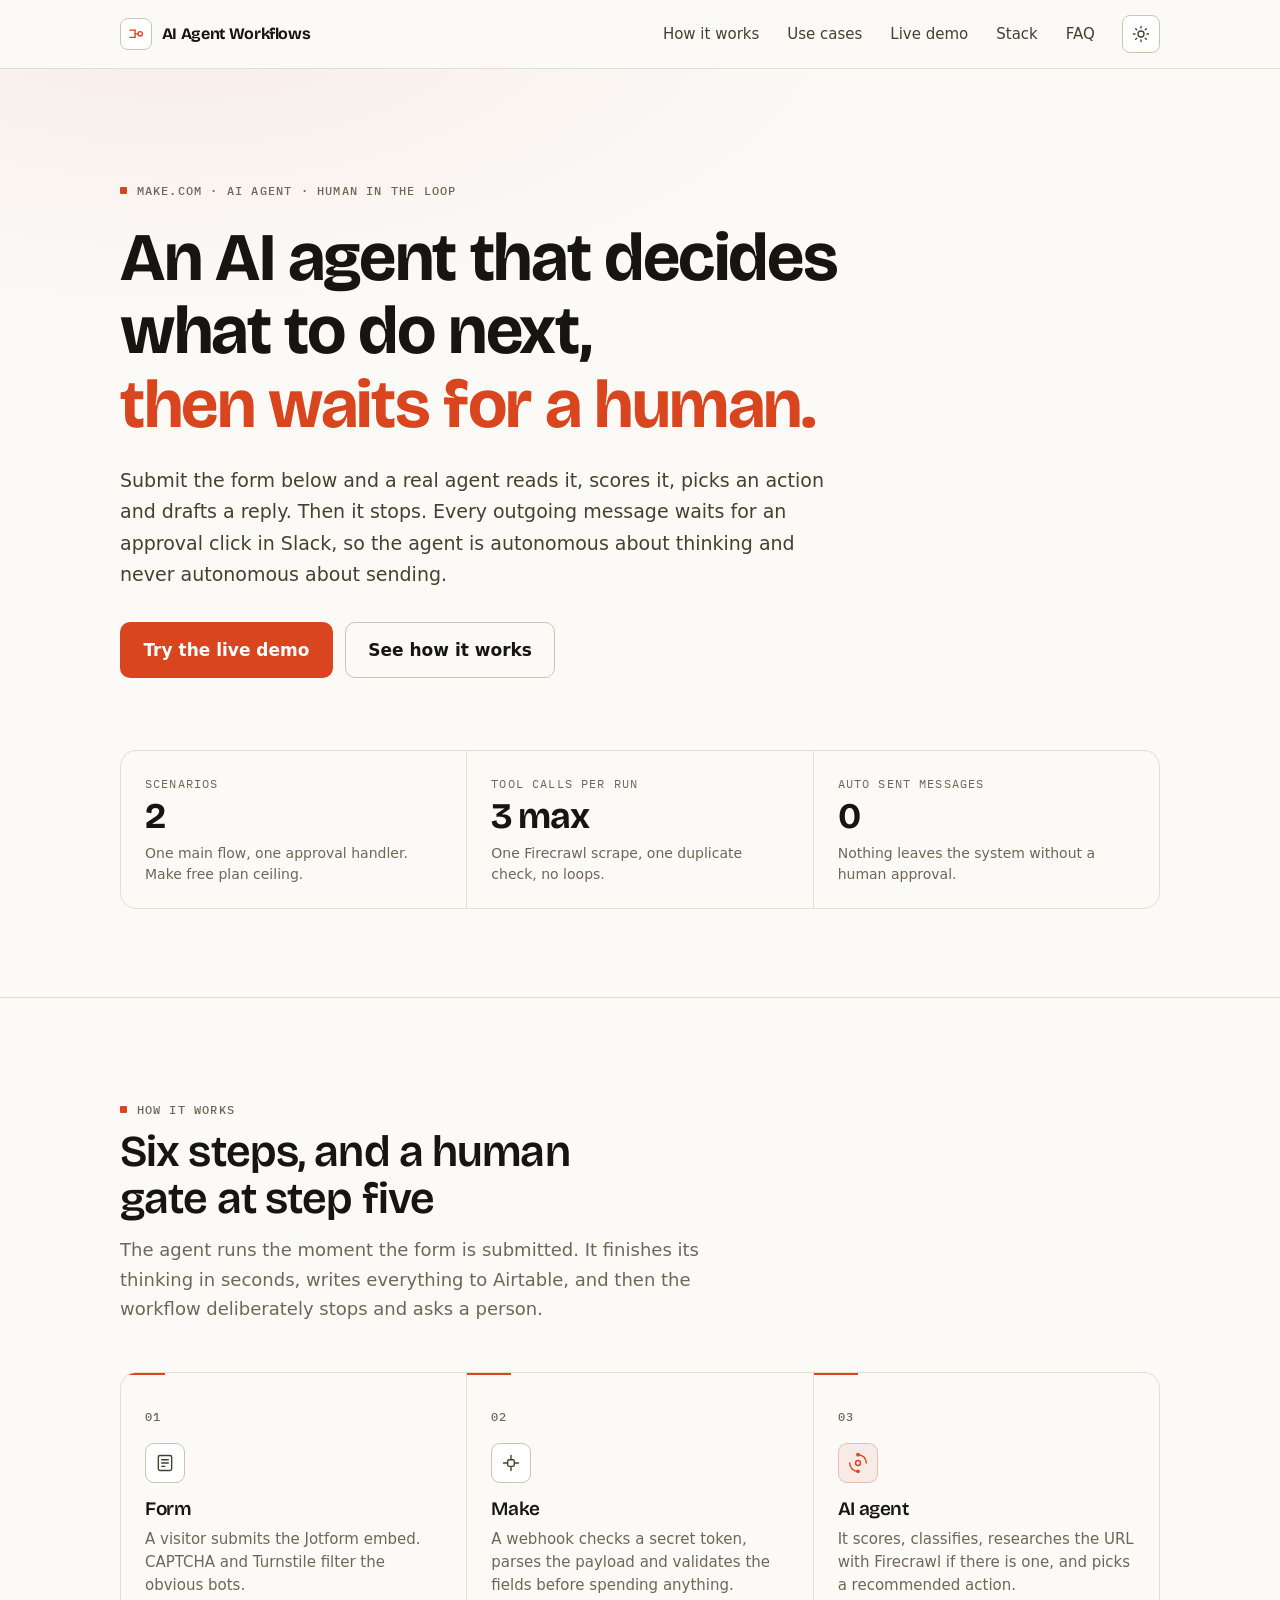
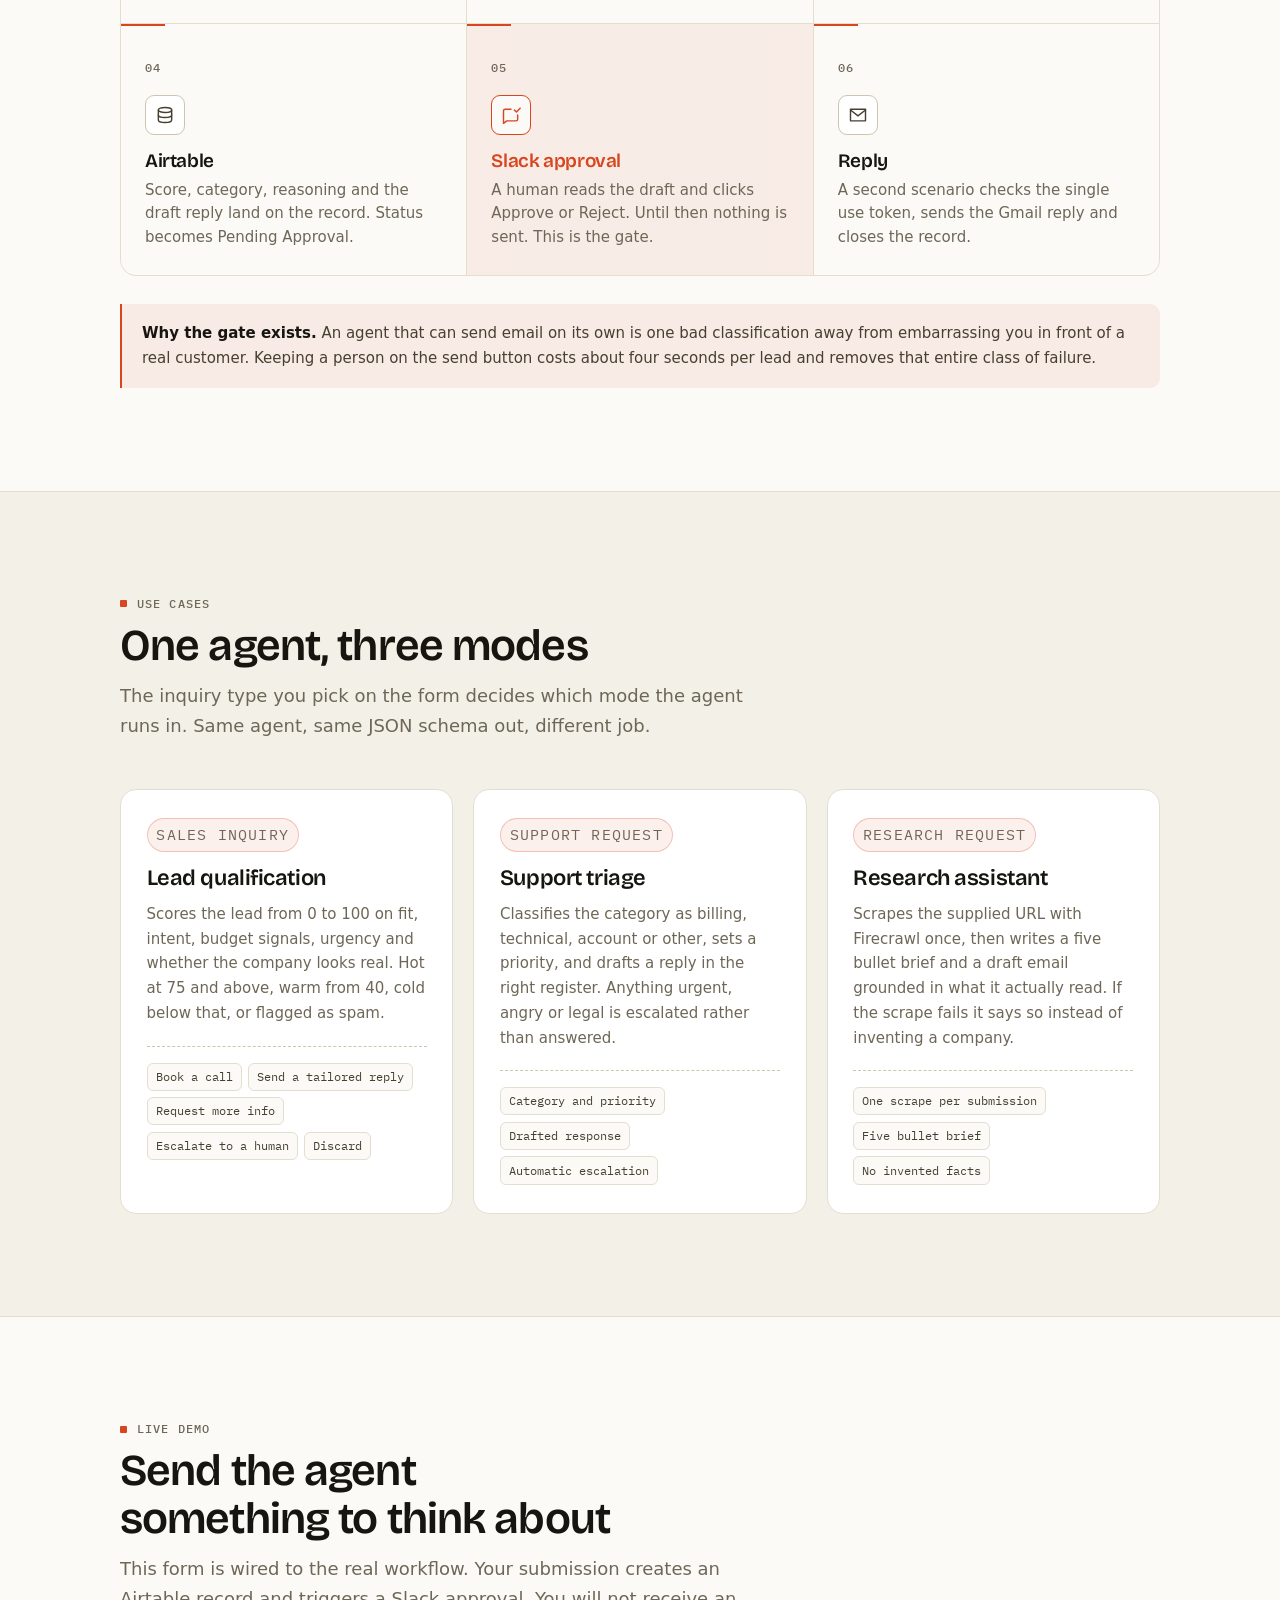
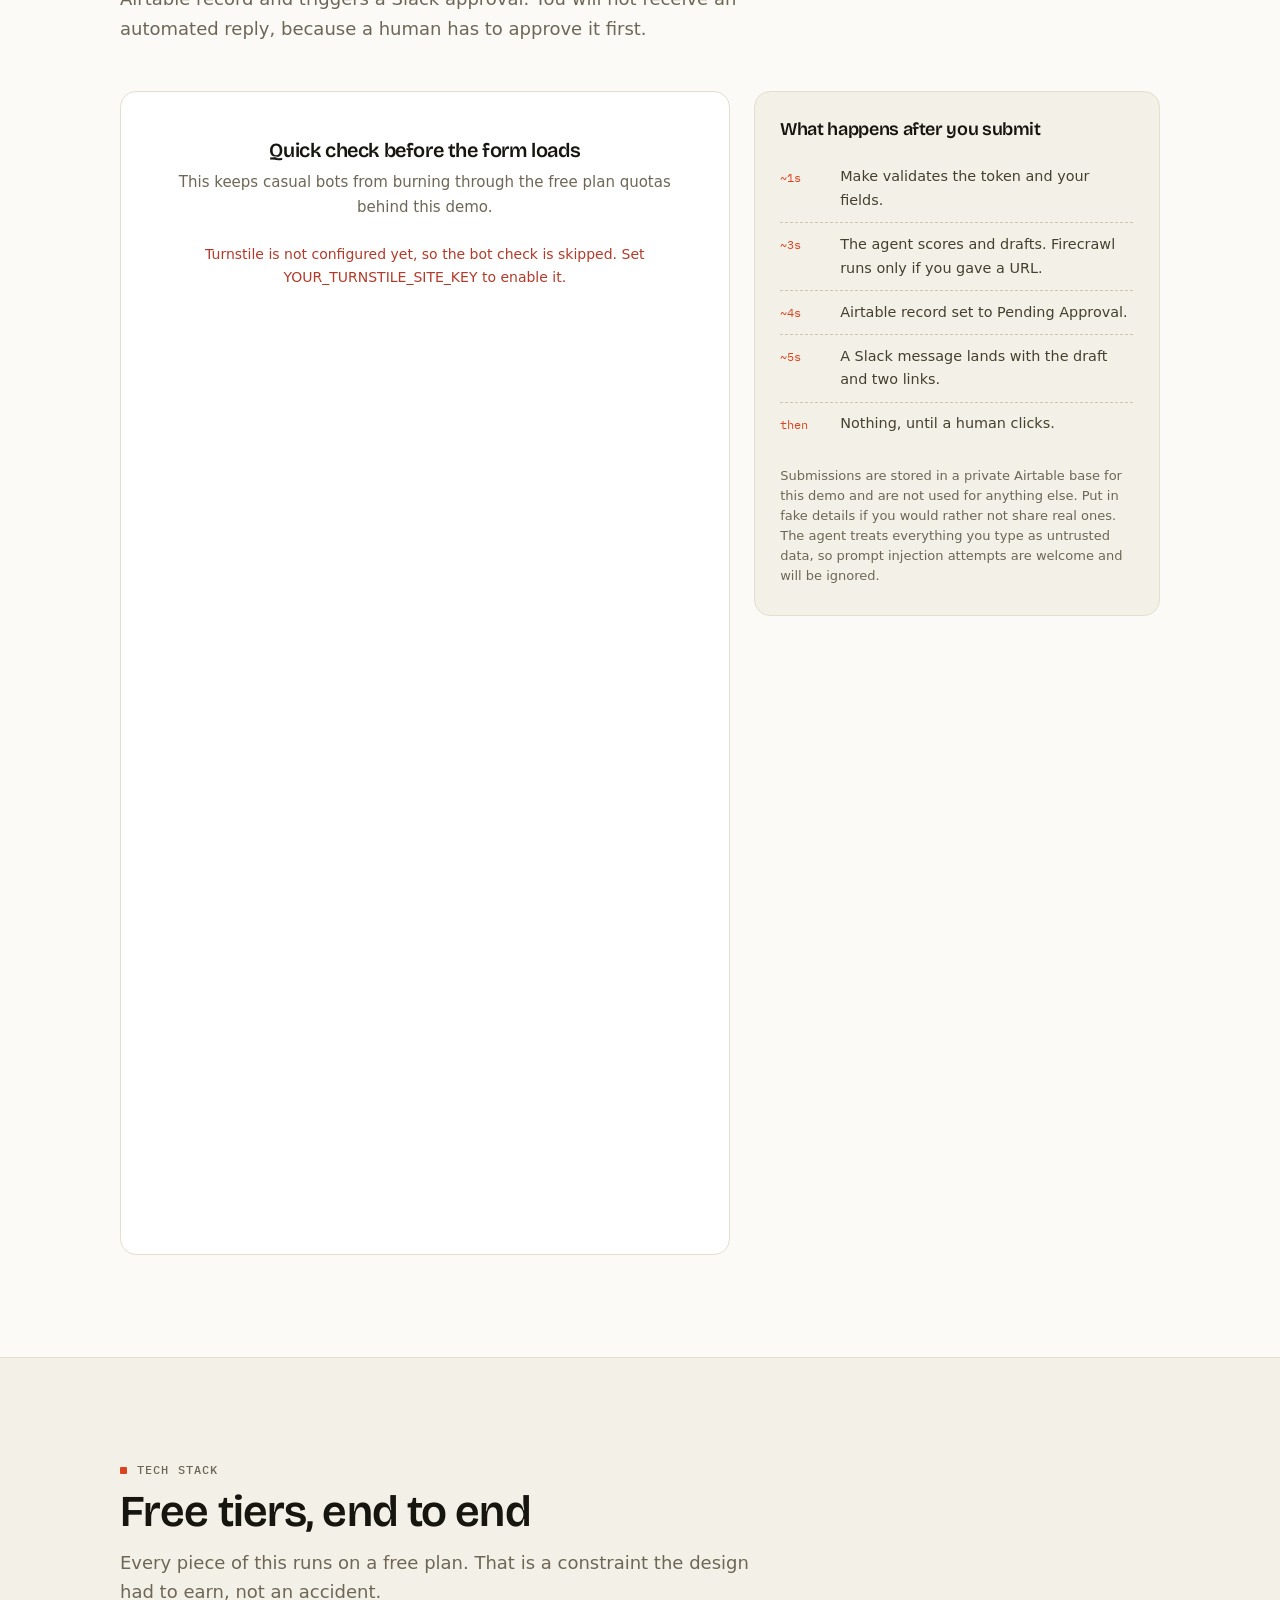
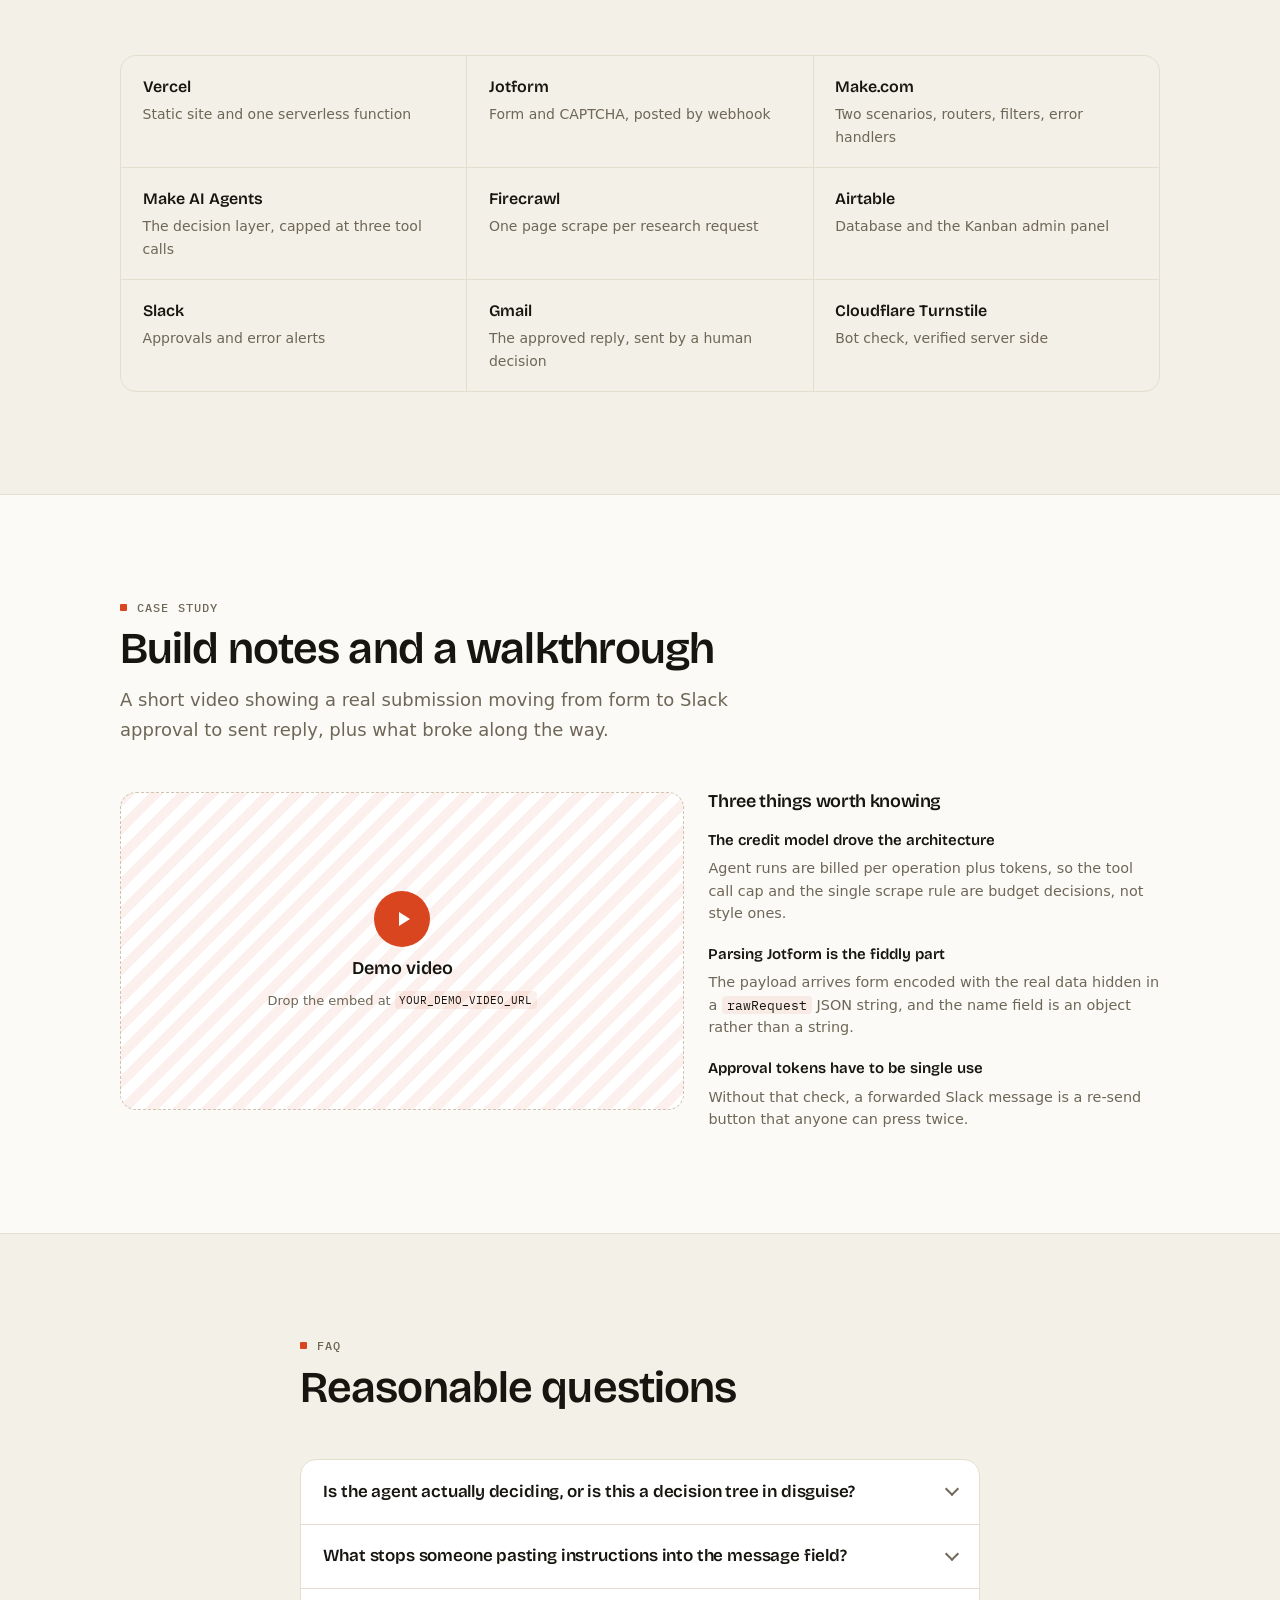
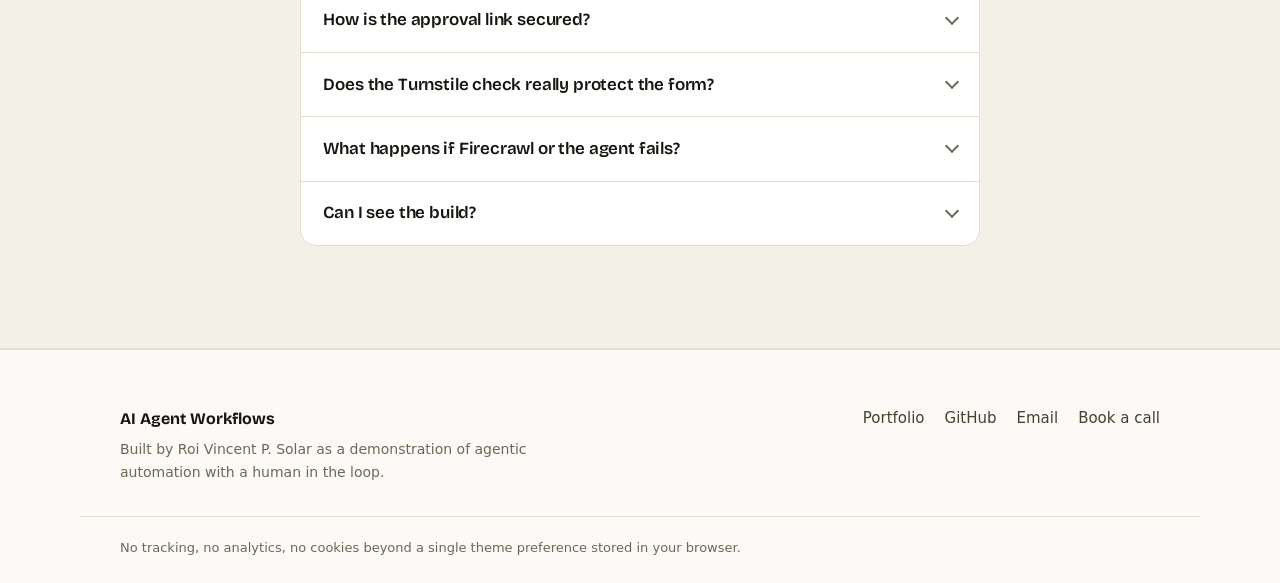
==== index.html @ 88d7373b "Second commit" ====
<!DOCTYPE html>
<html lang="en" data-theme="light">
<head>
<meta charset="utf-8">
<meta name="viewport" content="width=device-width, initial-scale=1">
<title>AI Agent Workflows — an AI agent that decides, then waits for a human</title>
<meta name="description" content="A working demo of an AI agent built in Make.com. It qualifies leads, triages support and researches companies, then routes every decision through a human approval in Slack before anything is sent.">
<meta name="author" content="Roi Vincent P. Solar">
<meta name="theme-color" content="#FBFAF7" media="(prefers-color-scheme: light)">
<meta name="theme-color" content="#0E0D0B" media="(prefers-color-scheme: dark)">

<link rel="canonical" href="https://YOUR_VERCEL_DOMAIN/">

<!-- Open Graph -->
<meta property="og:type" content="website">
<meta property="og:site_name" content="AI Agent Workflows">
<meta property="og:title" content="AI Agent Workflows — an AI agent that decides, then waits for a human">
<meta property="og:description" content="Submit a form and watch an AI agent score, classify and draft a reply. Nothing reaches the visitor until a human approves it in Slack.">
<meta property="og:url" content="https://YOUR_VERCEL_DOMAIN/">
<meta property="og:image" content="https://YOUR_VERCEL_DOMAIN/assets/og-image.png">
<meta property="og:image:width" content="1200">
<meta property="og:image:height" content="630">
<meta property="og:image:alt" content="AI Agent Workflows: form to Make to AI agent to Airtable to Slack approval to reply.">

<!-- Twitter -->
<meta name="twitter:card" content="summary_large_image">
<meta name="twitter:title" content="AI Agent Workflows — an AI agent that decides, then waits for a human">
<meta name="twitter:description" content="Submit a form and watch an AI agent score, classify and draft a reply. Nothing reaches the visitor until a human approves it in Slack.">
<meta name="twitter:image" content="https://YOUR_VERCEL_DOMAIN/assets/og-image.png">

<link rel="icon" href="/assets/favicon.svg" type="image/svg+xml">

<link rel="preconnect" href="https://fonts.googleapis.com">
<link rel="preconnect" href="https://fonts.gstatic.com" crossorigin>
<link rel="stylesheet" href="https://fonts.googleapis.com/css2?family=Bricolage+Grotesque:opsz,wght@12..96,500;12..96,600;12..96,700&family=IBM+Plex+Mono:wght@400;500&display=swap">
<link rel="stylesheet" href="/styles.css">

<script type="application/ld+json">
{
  "@context": "https://schema.org",
  "@type": "SoftwareApplication",
  "name": "AI Agent Workflows",
  "applicationCategory": "BusinessApplication",
  "operatingSystem": "Web",
  "description": "A demonstration of an AI agent built with Make.com that qualifies leads, triages support requests and researches companies, with a human approval step in Slack before any reply is sent.",
  "author": { "@type": "Person", "name": "Roi Vincent P. Solar" },
  "offers": { "@type": "Offer", "price": "0", "priceCurrency": "USD" }
}
</script>

<!-- Sets the theme before first paint so the page never flashes the wrong colours. -->
<script>
(function () {
  try {
    var saved = localStorage.getItem('aaw-theme');
    var theme = saved || (window.matchMedia('(prefers-color-scheme: dark)').matches ? 'dark' : 'light');
    document.documentElement.setAttribute('data-theme', theme);
  } catch (e) { /* private mode, keep the default */ }
})();
</script>
</head>

<body>
<a class="skip-link" href="#main">Skip to content</a>

<header class="site-header">
  <div class="shell site-header__inner">
    <a class="brand" href="/">
      <span class="brand__mark" aria-hidden="true">
        <svg viewBox="0 0 24 24" fill="none" stroke="currentColor" stroke-width="1.8" stroke-linecap="round" stroke-linejoin="round">
          <path d="M4 7h7"></path><path d="M4 17h7"></path><path d="M11 7v10"></path>
          <circle cx="18" cy="12" r="3"></circle><path d="M11 12h4"></path>
        </svg>
      </span>
      <span class="brand__text">AI Agent Workflows</span>
    </a>

    <nav class="site-nav" id="site-nav" aria-label="Main">
      <a href="#how">How it works</a>
      <a href="#use-cases">Use cases</a>
      <a href="#demo">Live demo</a>
      <a href="#stack">Stack</a>
      <a href="#faq">FAQ</a>
    </nav>

    <div class="site-header__actions">
      <button class="icon-btn" id="theme-toggle" type="button" aria-label="Switch to dark mode" aria-pressed="false">
        <svg class="icon-sun" viewBox="0 0 24 24" fill="none" stroke="currentColor" stroke-width="1.8" stroke-linecap="round" aria-hidden="true">
          <circle cx="12" cy="12" r="4"></circle>
          <path d="M12 2v2M12 20v2M4.9 4.9l1.4 1.4M17.7 17.7l1.4 1.4M2 12h2M20 12h2M4.9 19.1l1.4-1.4M17.7 6.3l1.4-1.4"></path>
        </svg>
        <svg class="icon-moon" viewBox="0 0 24 24" fill="none" stroke="currentColor" stroke-width="1.8" stroke-linecap="round" stroke-linejoin="round" aria-hidden="true">
          <path d="M20 14.5A8.5 8.5 0 1 1 9.5 4a6.5 6.5 0 0 0 10.5 10.5z"></path>
        </svg>
      </button>

      <button class="icon-btn nav-toggle" id="nav-toggle" type="button" aria-label="Open menu" aria-expanded="false" aria-controls="site-nav">
        <svg viewBox="0 0 24 24" fill="none" stroke="currentColor" stroke-width="1.8" stroke-linecap="round" aria-hidden="true">
          <path d="M4 7h16M4 12h16M4 17h16"></path>
        </svg>
      </button>
    </div>
  </div>
</header>

<main id="main">

  <!-- ================= HERO ================= -->
  <section class="hero">
    <div class="shell hero__inner">
      <p class="eyebrow">Make.com · AI agent · human in the loop</p>

      <h1 class="hero__title">
        An AI agent that decides what to do next,
        <span class="hero__title-accent">then waits for a human.</span>
      </h1>

      <p class="hero__lead">
        Submit the form below and a real agent reads it, scores it, picks an action and drafts a reply.
        Then it stops. Every outgoing message waits for an approval click in Slack, so the agent is
        autonomous about thinking and never autonomous about sending.
      </p>

      <div class="hero__actions">
        <a class="btn btn--primary" href="#demo">Try the live demo</a>
        <a class="btn btn--ghost" href="#how">See how it works</a>
      </div>

      <dl class="hero__stats">
        <div class="stat">
          <dt>Scenarios</dt>
          <dd>2</dd>
          <p>One main flow, one approval handler. Make free plan ceiling.</p>
        </div>
        <div class="stat">
          <dt>Tool calls per run</dt>
          <dd>3 max</dd>
          <p>One Firecrawl scrape, one duplicate check, no loops.</p>
        </div>
        <div class="stat">
          <dt>Auto sent messages</dt>
          <dd>0</dd>
          <p>Nothing leaves the system without a human approval.</p>
        </div>
      </dl>
    </div>
  </section>

  <!-- ================= HOW IT WORKS ================= -->
  <section class="section" id="how">
    <div class="shell">
      <header class="section__head">
        <p class="eyebrow">How it works</p>
        <h2 class="section__title">Six steps, and a human gate at step five</h2>
        <p class="section__lead">
          The agent runs the moment the form is submitted. It finishes its thinking in seconds, writes
          everything to Airtable, and then the workflow deliberately stops and asks a person.
        </p>
      </header>

      <ol class="flow" id="flow" aria-label="Workflow from form submission to reply">
        <li class="flow__step">
          <span class="flow__index">01</span>
          <span class="flow__icon" aria-hidden="true">
            <svg viewBox="0 0 24 24" fill="none" stroke="currentColor" stroke-width="1.7" stroke-linecap="round" stroke-linejoin="round">
              <rect x="4" y="3" width="16" height="18" rx="2"></rect>
              <path d="M8 8h8M8 12h8M8 16h4"></path>
            </svg>
          </span>
          <h3>Form</h3>
          <p>A visitor submits the Jotform embed. CAPTCHA and Turnstile filter the obvious bots.</p>
        </li>

        <li class="flow__step">
          <span class="flow__index">02</span>
          <span class="flow__icon" aria-hidden="true">
            <svg viewBox="0 0 24 24" fill="none" stroke="currentColor" stroke-width="1.7" stroke-linecap="round" stroke-linejoin="round">
              <path d="M12 3v4M12 17v4M3 12h4M17 12h4"></path>
              <rect x="8" y="8" width="8" height="8" rx="2"></rect>
            </svg>
          </span>
          <h3>Make</h3>
          <p>A webhook checks a secret token, parses the payload and validates the fields before spending anything.</p>
        </li>

        <li class="flow__step flow__step--accent">
          <span class="flow__index">03</span>
          <span class="flow__icon" aria-hidden="true">
            <svg viewBox="0 0 24 24" fill="none" stroke="currentColor" stroke-width="1.7" stroke-linecap="round" stroke-linejoin="round">
              <circle cx="12" cy="12" r="3"></circle>
              <path d="M12 2a10 10 0 0 1 10 10M12 22A10 10 0 0 1 2 12"></path>
              <circle cx="12" cy="2" r="1.4"></circle><circle cx="12" cy="22" r="1.4"></circle>
            </svg>
          </span>
          <h3>AI agent</h3>
          <p>It scores, classifies, researches the URL with Firecrawl if there is one, and picks a recommended action.</p>
        </li>

        <li class="flow__step">
          <span class="flow__index">04</span>
          <span class="flow__icon" aria-hidden="true">
            <svg viewBox="0 0 24 24" fill="none" stroke="currentColor" stroke-width="1.7" stroke-linecap="round" stroke-linejoin="round">
              <ellipse cx="12" cy="6" rx="8" ry="3"></ellipse>
              <path d="M4 6v12c0 1.7 3.6 3 8 3s8-1.3 8-3V6"></path>
              <path d="M4 12c0 1.7 3.6 3 8 3s8-1.3 8-3"></path>
            </svg>
          </span>
          <h3>Airtable</h3>
          <p>Score, category, reasoning and the draft reply land on the record. Status becomes Pending Approval.</p>
        </li>

        <li class="flow__step flow__step--gate">
          <span class="flow__index">05</span>
          <span class="flow__icon" aria-hidden="true">
            <svg viewBox="0 0 24 24" fill="none" stroke="currentColor" stroke-width="1.7" stroke-linecap="round" stroke-linejoin="round">
              <path d="M20 12v5a2 2 0 0 1-2 2H7l-4 3V7a2 2 0 0 1 2-2h7"></path>
              <path d="M16 6l2.5 2.5L23 4"></path>
            </svg>
          </span>
          <h3>Slack approval</h3>
          <p>A human reads the draft and clicks Approve or Reject. Until then nothing is sent. This is the gate.</p>
        </li>

        <li class="flow__step">
          <span class="flow__index">06</span>
          <span class="flow__icon" aria-hidden="true">
            <svg viewBox="0 0 24 24" fill="none" stroke="currentColor" stroke-width="1.7" stroke-linecap="round" stroke-linejoin="round">
              <path d="M3 5h18v14H3z"></path><path d="M3 6l9 7 9-7"></path>
            </svg>
          </span>
          <h3>Reply</h3>
          <p>A second scenario checks the single use token, sends the Gmail reply and closes the record.</p>
        </li>
      </ol>

      <p class="note">
        <strong>Why the gate exists.</strong> An agent that can send email on its own is one bad
        classification away from embarrassing you in front of a real customer. Keeping a person on the
        send button costs about four seconds per lead and removes that entire class of failure.
      </p>
    </div>
  </section>

  <!-- ================= USE CASES ================= -->
  <section class="section section--alt" id="use-cases">
    <div class="shell">
      <header class="section__head">
        <p class="eyebrow">Use cases</p>
        <h2 class="section__title">One agent, three modes</h2>
        <p class="section__lead">
          The inquiry type you pick on the form decides which mode the agent runs in. Same agent, same
          JSON schema out, different job.
        </p>
      </header>

      <div class="cards">
        <article class="card">
          <p class="card__tag">Sales inquiry</p>
          <h3 class="card__title">Lead qualification</h3>
          <p>
            Scores the lead from 0 to 100 on fit, intent, budget signals, urgency and whether the company
            looks real. Hot at 75 and above, warm from 40, cold below that, or flagged as spam.
          </p>
          <ul class="card__list">
            <li>Book a call</li>
            <li>Send a tailored reply</li>
            <li>Request more info</li>
            <li>Escalate to a human</li>
            <li>Discard</li>
          </ul>
        </article>

        <article class="card">
          <p class="card__tag">Support request</p>
          <h3 class="card__title">Support triage</h3>
          <p>
            Classifies the category as billing, technical, account or other, sets a priority, and drafts a
            reply in the right register. Anything urgent, angry or legal is escalated rather than answered.
          </p>
          <ul class="card__list">
            <li>Category and priority</li>
            <li>Drafted response</li>
            <li>Automatic escalation</li>
          </ul>
        </article>

        <article class="card">
          <p class="card__tag">Research request</p>
          <h3 class="card__title">Research assistant</h3>
          <p>
            Scrapes the supplied URL with Firecrawl once, then writes a five bullet brief and a draft email
            grounded in what it actually read. If the scrape fails it says so instead of inventing a company.
          </p>
          <ul class="card__list">
            <li>One scrape per submission</li>
            <li>Five bullet brief</li>
            <li>No invented facts</li>
          </ul>
        </article>
      </div>
    </div>
  </section>

  <!-- ================= LIVE DEMO ================= -->
  <section class="section" id="demo">
    <div class="shell">
      <header class="section__head">
        <p class="eyebrow">Live demo</p>
        <h2 class="section__title">Send the agent something to think about</h2>
        <p class="section__lead">
          This form is wired to the real workflow. Your submission creates an Airtable record and triggers a
          Slack approval. You will not receive an automated reply, because a human has to approve it first.
        </p>
      </header>

      <div class="demo">
        <div class="demo__form">
          <div class="gate" id="gate">
            <h3 class="gate__title">Quick check before the form loads</h3>
            <p class="gate__text">
              This keeps casual bots from burning through the free plan quotas behind this demo.
            </p>
            <div class="cf-turnstile"
                 id="turnstile-widget"
                 data-sitekey="YOUR_TURNSTILE_SITE_KEY"
                 data-callback="onTurnstileSuccess"
                 data-error-callback="onTurnstileError"
                 data-expired-callback="onTurnstileExpired"
                 data-theme="auto"></div>
            <p class="gate__status" id="gate-status" role="status" aria-live="polite"></p>
          </div>

          <div class="form-frame" id="form-frame" hidden>
            <iframe
              id="jotform"
              title="AI Agent Workflows demo form"
              data-src="https://form.jotform.com/YOUR_JOTFORM_FORM_ID"
              allow="microphone; camera; fullscreen"
              referrerpolicy="strict-origin"
              scrolling="auto"
              loading="lazy"></iframe>
          </div>
        </div>

        <aside class="demo__aside">
          <h3 class="demo__aside-title">What happens after you submit</h3>
          <ol class="steps">
            <li><span class="steps__t">~1s</span> Make validates the token and your fields.</li>
            <li><span class="steps__t">~3s</span> The agent scores and drafts. Firecrawl runs only if you gave a URL.</li>
            <li><span class="steps__t">~4s</span> Airtable record set to Pending Approval.</li>
            <li><span class="steps__t">~5s</span> A Slack message lands with the draft and two links.</li>
            <li><span class="steps__t">then</span> Nothing, until a human clicks.</li>
          </ol>
          <p class="demo__privacy">
            Submissions are stored in a private Airtable base for this demo and are not used for anything
            else. Put in fake details if you would rather not share real ones. The agent treats everything
            you type as untrusted data, so prompt injection attempts are welcome and will be ignored.
          </p>
        </aside>
      </div>
    </div>
  </section>

  <!-- ================= STACK ================= -->
  <section class="section section--alt" id="stack">
    <div class="shell">
      <header class="section__head">
        <p class="eyebrow">Tech stack</p>
        <h2 class="section__title">Free tiers, end to end</h2>
        <p class="section__lead">
          Every piece of this runs on a free plan. That is a constraint the design had to earn, not an
          accident.
        </p>
      </header>

      <ul class="stack">
        <li><span class="stack__name">Vercel</span><span class="stack__role">Static site and one serverless function</span></li>
        <li><span class="stack__name">Jotform</span><span class="stack__role">Form and CAPTCHA, posted by webhook</span></li>
        <li><span class="stack__name">Make.com</span><span class="stack__role">Two scenarios, routers, filters, error handlers</span></li>
        <li><span class="stack__name">Make AI Agents</span><span class="stack__role">The decision layer, capped at three tool calls</span></li>
        <li><span class="stack__name">Firecrawl</span><span class="stack__role">One page scrape per research request</span></li>
        <li><span class="stack__name">Airtable</span><span class="stack__role">Database and the Kanban admin panel</span></li>
        <li><span class="stack__name">Slack</span><span class="stack__role">Approvals and error alerts</span></li>
        <li><span class="stack__name">Gmail</span><span class="stack__role">The approved reply, sent by a human decision</span></li>
        <li><span class="stack__name">Cloudflare Turnstile</span><span class="stack__role">Bot check, verified server side</span></li>
      </ul>
    </div>
  </section>

  <!-- ================= CASE STUDY ================= -->
  <section class="section" id="case-study">
    <div class="shell">
      <header class="section__head">
        <p class="eyebrow">Case study</p>
        <h2 class="section__title">Build notes and a walkthrough</h2>
        <p class="section__lead">
          A short video showing a real submission moving from form to Slack approval to sent reply, plus
          what broke along the way.
        </p>
      </header>

      <div class="case">
        <div class="case__video">
          <!-- Replace the whole figure with an iframe embed once the video is recorded. -->
          <div class="video-slot" role="img" aria-label="Demo video placeholder">
            <span class="video-slot__play" aria-hidden="true">
              <svg viewBox="0 0 24 24" fill="currentColor"><path d="M8 5v14l11-7z"></path></svg>
            </span>
            <p class="video-slot__label">Demo video</p>
            <p class="video-slot__hint">Drop the embed at <code>YOUR_DEMO_VIDEO_URL</code></p>
          </div>
        </div>

        <div class="case__notes">
          <h3>Three things worth knowing</h3>
          <dl class="notes">
            <dt>The credit model drove the architecture</dt>
            <dd>Agent runs are billed per operation plus tokens, so the tool call cap and the single scrape rule are budget decisions, not style ones.</dd>

            <dt>Parsing Jotform is the fiddly part</dt>
            <dd>The payload arrives form encoded with the real data hidden in a <code>rawRequest</code> JSON string, and the name field is an object rather than a string.</dd>

            <dt>Approval tokens have to be single use</dt>
            <dd>Without that check, a forwarded Slack message is a re-send button that anyone can press twice.</dd>
          </dl>
        </div>
      </div>
    </div>
  </section>

  <!-- ================= FAQ ================= -->
  <section class="section section--alt" id="faq">
    <div class="shell shell--narrow">
      <header class="section__head">
        <p class="eyebrow">FAQ</p>
        <h2 class="section__title">Reasonable questions</h2>
      </header>

      <div class="faq">
        <details>
          <summary>Is the agent actually deciding, or is this a decision tree in disguise?</summary>
          <div class="faq__body">
            <p>
              It decides. The agent is given the form content, a set of tools and a description of the five
              actions it can recommend, and it chooses one along with a score, a category and a draft. The
              router in Make only carries out whatever the agent returned. What is fixed is the schema it
              has to answer in, not the answer.
            </p>
          </div>
        </details>

        <details>
          <summary>What stops someone pasting instructions into the message field?</summary>
          <div class="faq__body">
            <p>
              The system prompt tells the agent to treat everything from the form as untrusted data and to
              ignore instructions found inside it. That handles the common cases. It is a mitigation rather
              than a guarantee, which is exactly why the human approval gate exists: a successful injection
              still has to get a person to click Approve on an obviously wrong draft.
            </p>
          </div>
        </details>

        <details>
          <summary>How is the approval link secured?</summary>
          <div class="faq__body">
            <p>
              Each submission gets a random token stored on its Airtable record. The approval page passes it
              back to a second Make scenario, which checks that the token matches that record and has not
              been used before, then marks it used. A second click on the same link does nothing. The page
              itself shows only the action being confirmed, never the lead's details.
            </p>
          </div>
        </details>

        <details>
          <summary>Does the Turnstile check really protect the form?</summary>
          <div class="faq__body">
            <p>
              Partly, and it is worth being straight about this. Turnstile sits on this page and is verified
              server side before the form is revealed, which stops casual bots. The form itself is a Jotform
              iframe with its own URL, so a determined bot can post to Jotform directly and skip this page.
              Jotform's own CAPTCHA and the secret token check in Make are what cover that gap. A custom
              form posting through the verification function would close it properly.
            </p>
          </div>
        </details>

        <details>
          <summary>What happens if Firecrawl or the agent fails?</summary>
          <div class="faq__body">
            <p>
              Error handler routes catch it. The record is set to Status = Error with the failure written to
              an Error Log field, and a Slack alert goes out. If the agent returns something that is not
              valid JSON, the record goes to Needs human review instead. Nothing fails silently and nothing
              half sends.
            </p>
          </div>
        </details>

        <details>
          <summary>Can I see the build?</summary>
          <div class="faq__body">
            <p>
              Yes. The site is plain HTML, CSS and JavaScript with no build step, and the repository is
              public. <a href="YOUR_GITHUB_URL">Browse it on GitHub</a> or
              <a href="YOUR_BOOKING_LINK">book a short call</a> if you would rather I walk you through the
              Make scenarios directly.
            </p>
          </div>
        </details>
      </div>
    </div>
  </section>
</main>

<footer class="site-footer">
  <div class="shell site-footer__inner">
    <div class="site-footer__brand">
      <p class="brand__text">AI Agent Workflows</p>
      <p class="site-footer__tag">
        Built by Roi Vincent P. Solar as a demonstration of agentic automation with a human in the loop.
      </p>
    </div>

    <nav class="site-footer__links" aria-label="Footer">
      <a href="YOUR_PORTFOLIO_URL">Portfolio</a>
      <a href="YOUR_GITHUB_URL">GitHub</a>
      <a href="mailto:YOUR_CONTACT_EMAIL">Email</a>
      <a href="YOUR_BOOKING_LINK">Book a call</a>
    </nav>
  </div>
  <div class="shell site-footer__legal">
    <p>No tracking, no analytics, no cookies beyond a single theme preference stored in your browser.</p>
  </div>
</footer>

<!-- script.js runs first so the global Turnstile callbacks exist before the widget loads. -->
<script src="/script.js"></script>
<script src="https://challenges.cloudflare.com/turnstile/v0/api.js" async defer></script>
</body>
</html>
---- styles.css ----
/* ============================================================
   AI Agent Workflows
   Design notes: warm paper ground, deep ink, one vermilion signal
   colour. Hairline borders instead of shadows, mono for anything
   machine-ish, a wide display face for headings. Shared by
   index.html and approve.html.
   ============================================================ */

/* ---------- 1. Tokens ---------- */

:root {
  --bg:            #FBFAF7;
  --bg-alt:        #F3F0E7;
  --surface:       #FFFFFF;
  --ink:           #17150F;
  --ink-2:         #45402F;
  --muted:         #6E6757;
  --border:        #E4DECF;
  --border-strong: #CDC5B0;
  --accent:        #D8451F;
  --accent-hover:  #BC3714;
  --accent-ink:    #FFFFFF;
  --accent-soft:   rgba(216, 69, 31, 0.08);
  --accent-line:   rgba(216, 69, 31, 0.28);
  --good:          #2F7A58;
  --good-soft:     rgba(47, 122, 88, 0.10);
  --danger:        #B23A2B;
  --danger-soft:   rgba(178, 58, 43, 0.10);

  --font-display: 'Bricolage Grotesque', 'Segoe UI', system-ui, sans-serif;
  --font-body: system-ui, -apple-system, 'Segoe UI', Roboto, 'Helvetica Neue', Arial, sans-serif;
  --font-mono: 'IBM Plex Mono', ui-monospace, SFMono-Regular, 'Cascadia Mono', Menlo, Consolas, monospace;

  --shell: 1120px;
  --shell-narrow: 760px;
  --pad: clamp(1.25rem, 4vw, 2.5rem);
  --radius: 10px;
  --radius-lg: 16px;

  --speed: 220ms;
  --ease: cubic-bezier(0.22, 0.61, 0.36, 1);

  color-scheme: light;
}

[data-theme="dark"] {
  --bg:            #100F0C;
  --bg-alt:        #17150F;
  --surface:       #1C1913;
  --ink:           #F4F0E5;
  --ink-2:         #D2CBB9;
  --muted:         #968E7C;
  --border:        #2C281F;
  --border-strong: #433C2E;
  --accent:        #FF6B3D;
  --accent-hover:  #FF8560;
  --accent-ink:    #1A0C05;
  --accent-soft:   rgba(255, 107, 61, 0.11);
  --accent-line:   rgba(255, 107, 61, 0.32);
  --good:          #5FB68C;
  --good-soft:     rgba(95, 182, 140, 0.12);
  --danger:        #F07E6B;
  --danger-soft:   rgba(240, 126, 107, 0.12);

  color-scheme: dark;
}

/* ---------- 2. Reset and base ---------- */

*, *::before, *::after { box-sizing: border-box; }

html {
  -webkit-text-size-adjust: 100%;
  scroll-behavior: smooth;
  scroll-padding-top: 5.5rem;
}

body {
  margin: 0;
  background: var(--bg);
  color: var(--ink);
  font-family: var(--font-body);
  font-size: clamp(1rem, 0.96rem + 0.2vw, 1.0625rem);
  line-height: 1.65;
  -webkit-font-smoothing: antialiased;
  text-rendering: optimizeLegibility;
}

h1, h2, h3, h4 {
  font-family: var(--font-display);
  font-weight: 600;
  line-height: 1.08;
  letter-spacing: -0.02em;
  margin: 0;
  text-wrap: balance;
}

p { margin: 0; }

a { color: var(--accent); text-decoration-thickness: 1px; text-underline-offset: 0.18em; }
a:hover { color: var(--accent-hover); }

img, svg, iframe { max-width: 100%; }

code {
  font-family: var(--font-mono);
  font-size: 0.88em;
  background: var(--accent-soft);
  color: var(--ink);
  padding: 0.1em 0.4em;
  border-radius: 4px;
}

:focus-visible {
  outline: 2px solid var(--accent);
  outline-offset: 3px;
  border-radius: 3px;
}

::selection { background: var(--accent); color: var(--accent-ink); }

.skip-link {
  position: absolute;
  left: 0.75rem;
  top: -4rem;
  z-index: 100;
  background: var(--accent);
  color: var(--accent-ink);
  padding: 0.6rem 1rem;
  border-radius: var(--radius);
  font-weight: 600;
  text-decoration: none;
  transition: top var(--speed) var(--ease);
}
.skip-link:focus { top: 0.75rem; color: var(--accent-ink); }

/* ---------- 3. Layout helpers ---------- */

.shell {
  width: 100%;
  max-width: var(--shell);
  margin-inline: auto;
  padding-inline: var(--pad);
}
.shell--narrow { max-width: var(--shell-narrow); }

.section { padding-block: clamp(3.5rem, 8vw, 6.5rem); }

.section--alt {
  background: var(--bg-alt);
  border-block: 1px solid var(--border);
}

.section__head { max-width: 46rem; margin-bottom: clamp(2rem, 4vw, 3rem); }

.section__title {
  font-size: clamp(1.75rem, 1.2rem + 2.4vw, 2.75rem);
  margin-block: 0.5rem 0.75rem;
}

.section__lead {
  color: var(--muted);
  font-size: clamp(1rem, 0.97rem + 0.2vw, 1.125rem);
  max-width: 40rem;
}

.eyebrow {
  font-family: var(--font-mono);
  font-size: 0.75rem;
  font-weight: 500;
  letter-spacing: 0.1em;
  text-transform: uppercase;
  color: var(--muted);
  display: flex;
  align-items: center;
  flex-wrap: wrap;
  gap: 0.6rem;
}
@media (max-width: 420px) {
  .eyebrow { font-size: 0.6875rem; letter-spacing: 0.07em; }
}
.eyebrow::before {
  content: "";
  width: 7px;
  height: 7px;
  background: var(--accent);
  border-radius: 1px;
  flex: none;
}

/* ---------- 4. Header ---------- */

.site-header {
  position: sticky;
  top: 0;
  z-index: 50;
  background: color-mix(in srgb, var(--bg) 88%, transparent);
  backdrop-filter: saturate(160%) blur(10px);
  border-bottom: 1px solid var(--border);
}

.site-header__inner {
  display: flex;
  align-items: center;
  gap: 1rem;
  min-height: 4.25rem;
}

.brand {
  display: inline-flex;
  align-items: center;
  gap: 0.6rem;
  color: var(--ink);
  text-decoration: none;
  font-family: var(--font-display);
  font-weight: 700;
  letter-spacing: -0.02em;
  margin-right: auto;
}
.brand__mark {
  display: grid;
  place-items: center;
  width: 2rem;
  height: 2rem;
  border: 1px solid var(--border-strong);
  border-radius: 8px;
  color: var(--accent);
  background: var(--surface);
  flex: none;
}
.brand__mark svg { width: 1.1rem; height: 1.1rem; }
.brand__text { font-size: 1rem; white-space: nowrap; }

.site-nav { display: flex; gap: 0.35rem; }
.site-nav a {
  color: var(--ink-2);
  text-decoration: none;
  font-size: 0.9375rem;
  padding: 0.45rem 0.7rem;
  border-radius: 7px;
  white-space: nowrap;
  transition: background var(--speed) var(--ease), color var(--speed) var(--ease);
}
.site-nav a:hover { background: var(--accent-soft); color: var(--ink); }

.site-header__actions { display: flex; gap: 0.4rem; align-items: center; }

.icon-btn {
  display: grid;
  place-items: center;
  width: 2.375rem;
  height: 2.375rem;
  border: 1px solid var(--border-strong);
  border-radius: 8px;
  background: var(--surface);
  color: var(--ink-2);
  cursor: pointer;
  padding: 0;
  transition: border-color var(--speed) var(--ease), color var(--speed) var(--ease);
}
.icon-btn:hover { border-color: var(--accent); color: var(--accent); }
.icon-btn svg { width: 1.125rem; height: 1.125rem; }

.icon-moon { display: none; }
[data-theme="dark"] .icon-sun { display: none; }
[data-theme="dark"] .icon-moon { display: block; }

.nav-toggle { display: none; }

@media (max-width: 860px) {
  .nav-toggle { display: grid; }
  .site-nav {
    position: absolute;
    inset: 100% 0 auto 0;
    flex-direction: column;
    gap: 0;
    padding: 0.5rem var(--pad) 1rem;
    background: var(--bg);
    border-bottom: 1px solid var(--border);
    display: none;
  }
  .site-nav.is-open { display: flex; }
  .site-nav a { padding: 0.7rem 0.5rem; font-size: 1rem; }
}

/* ---------- 5. Buttons ---------- */

.btn {
  display: inline-flex;
  align-items: center;
  justify-content: center;
  gap: 0.5rem;
  padding: 0.8rem 1.4rem;
  border-radius: var(--radius);
  border: 1px solid transparent;
  font: inherit;
  font-weight: 600;
  text-decoration: none;
  cursor: pointer;
  transition: background var(--speed) var(--ease), border-color var(--speed) var(--ease),
              color var(--speed) var(--ease), transform var(--speed) var(--ease);
}
.btn:active { transform: translateY(1px); }

.btn--primary { background: var(--accent); color: var(--accent-ink); }
.btn--primary:hover { background: var(--accent-hover); color: var(--accent-ink); }

.btn--ghost {
  background: transparent;
  color: var(--ink);
  border-color: var(--border-strong);
}
.btn--ghost:hover { border-color: var(--accent); color: var(--accent); }

/* Neutral at rest. The brand colour is already a red, so a red Reject button
   sitting beside a red Approve button reads as two primary actions. It turns
   red only on hover, when the intent is clear. */
.btn--danger { background: transparent; color: var(--ink); border-color: var(--border-strong); }
.btn--danger:hover { background: var(--danger-soft); color: var(--danger); border-color: var(--danger); }

.btn[disabled] { opacity: 0.5; pointer-events: none; }

/* ---------- 6. Hero ---------- */

.hero {
  padding-block: clamp(3rem, 9vw, 7rem) clamp(3rem, 7vw, 5.5rem);
  border-bottom: 1px solid var(--border);
  background:
    radial-gradient(60rem 28rem at 14% -8%, var(--accent-soft), transparent 70%),
    var(--bg);
}

.hero__title {
  font-size: clamp(2.25rem, 1.1rem + 4.9vw, 4.25rem);
  font-weight: 700;
  margin-block: 1.25rem 0;
  max-width: 19ch;
}
.hero__title-accent { color: var(--accent); display: block; }

.hero__lead {
  margin-top: 1.5rem;
  max-width: 44rem;
  color: var(--ink-2);
  font-size: clamp(1.0625rem, 1rem + 0.35vw, 1.1875rem);
}

.hero__actions {
  display: flex;
  flex-wrap: wrap;
  gap: 0.75rem;
  margin-top: 2rem;
}

.hero__stats {
  display: grid;
  grid-template-columns: repeat(auto-fit, minmax(14rem, 1fr));
  gap: 1px;
  margin: clamp(3rem, 6vw, 4.5rem) 0 0;
  background: var(--border);
  border: 1px solid var(--border);
  border-radius: var(--radius-lg);
  overflow: hidden;
}
.stat { background: var(--bg); padding: 1.4rem 1.5rem; }
.stat dt {
  font-family: var(--font-mono);
  font-size: 0.72rem;
  letter-spacing: 0.1em;
  text-transform: uppercase;
  color: var(--muted);
}
.stat dd {
  font-family: var(--font-display);
  font-size: 2.25rem;
  font-weight: 700;
  line-height: 1.1;
  margin: 0.3rem 0 0.4rem;
  letter-spacing: -0.03em;
}
.stat p { font-size: 0.875rem; color: var(--muted); line-height: 1.5; }

/* ---------- 7. Flow diagram ---------- */

.flow {
  list-style: none;
  margin: 0;
  padding: 0;
  display: grid;
  gap: 1px;
  grid-template-columns: 1fr;
  background: var(--border);
  border: 1px solid var(--border);
  border-radius: var(--radius-lg);
  overflow: hidden;
}

@media (min-width: 640px) { .flow { grid-template-columns: repeat(2, 1fr); } }
@media (min-width: 1000px) { .flow { grid-template-columns: repeat(3, 1fr); } }

.flow__step {
  position: relative;
  background: var(--bg);
  padding: 1.75rem 1.5rem 1.6rem;
  opacity: 1;
}

/* The rule across the top of each card fills with the signal colour as the
   list scrolls into view, which is what makes the sequence read as a flow. */
.flow__step::before {
  content: "";
  position: absolute;
  inset: 0 auto auto 0;
  height: 2px;
  width: 0;
  background: var(--accent);
}

.flow__index {
  font-family: var(--font-mono);
  font-size: 0.75rem;
  font-weight: 500;
  letter-spacing: 0.08em;
  color: var(--muted);
}

.flow__icon {
  display: grid;
  place-items: center;
  width: 2.5rem;
  height: 2.5rem;
  margin: 0.9rem 0 1rem;
  border: 1px solid var(--border-strong);
  border-radius: 9px;
  color: var(--ink-2);
  background: var(--surface);
}
.flow__icon svg { width: 1.25rem; height: 1.25rem; }

.flow__step h3 { font-size: 1.1875rem; margin-bottom: 0.5rem; }
.flow__step p { color: var(--muted); font-size: 0.9375rem; line-height: 1.55; }

.flow__step--accent .flow__icon { color: var(--accent); border-color: var(--accent-line); background: var(--accent-soft); }

/* Layered over --bg rather than set directly, because --accent-soft is
   translucent and the grid's 1px gaps use --border as their colour. Set on
   its own it composites over that beige and turns muddy. */
.flow__step--gate {
  background: linear-gradient(var(--accent-soft), var(--accent-soft)), var(--bg);
}
.flow__step--gate .flow__icon { color: var(--accent); border-color: var(--accent); background: var(--bg); }
.flow__step--gate h3 { color: var(--accent); }

/* A short tick per card rather than a full width rule: across a grid, full
   width reads as a table divider instead of six separate steps. */
.flow.is-in .flow__step::before {
  width: 2.75rem;
  transition: width 500ms var(--ease);
}
.flow.is-in .flow__step:nth-child(1)::before { transition-delay: 0ms; }
.flow.is-in .flow__step:nth-child(2)::before { transition-delay: 160ms; }
.flow.is-in .flow__step:nth-child(3)::before { transition-delay: 320ms; }
.flow.is-in .flow__step:nth-child(4)::before { transition-delay: 480ms; }
.flow.is-in .flow__step:nth-child(5)::before { transition-delay: 640ms; }
.flow.is-in .flow__step:nth-child(6)::before { transition-delay: 800ms; }

.flow.is-in .flow__icon {
  animation: pip 2.6s var(--ease) infinite;
}
.flow.is-in .flow__step:nth-child(1) .flow__icon { animation-delay: 0ms; }
.flow.is-in .flow__step:nth-child(2) .flow__icon { animation-delay: 160ms; }
.flow.is-in .flow__step:nth-child(3) .flow__icon { animation-delay: 320ms; }
.flow.is-in .flow__step:nth-child(4) .flow__icon { animation-delay: 480ms; }
.flow.is-in .flow__step:nth-child(5) .flow__icon { animation-delay: 640ms; }
.flow.is-in .flow__step:nth-child(6) .flow__icon { animation-delay: 800ms; }

@keyframes pip {
  0%, 72%, 100% { border-color: var(--border-strong); }
  12%, 30%     { border-color: var(--accent); }
}
.flow__step--accent.flow__step--accent .flow__icon,
.flow__step--gate.flow__step--gate .flow__icon { animation: none; }

.note {
  margin-top: 1.75rem;
  padding: 1.1rem 1.25rem;
  border-left: 2px solid var(--accent);
  background: var(--accent-soft);
  border-radius: 0 var(--radius) var(--radius) 0;
  color: var(--ink-2);
  font-size: 0.9375rem;
}
.note strong { color: var(--ink); }

/* ---------- 8. Cards ---------- */

.cards {
  display: grid;
  gap: 1.25rem;
  grid-template-columns: repeat(auto-fit, minmax(17.5rem, 1fr));
}

.card {
  background: var(--surface);
  border: 1px solid var(--border);
  border-radius: var(--radius-lg);
  padding: 1.75rem 1.6rem;
  display: flex;
  flex-direction: column;
  transition: border-color var(--speed) var(--ease), transform var(--speed) var(--ease);
}
.card:hover { border-color: var(--border-strong); transform: translateY(-2px); }

.card__tag {
  display: inline-block;
  align-self: flex-start;
  font-family: var(--font-mono);
  font-size: 0.7rem;
  letter-spacing: 0.08em;
  text-transform: uppercase;
  color: var(--accent);
  background: var(--accent-soft);
  border: 1px solid var(--accent-line);
  padding: 0.25rem 0.55rem;
  border-radius: 999px;
}

.card__title { font-size: 1.375rem; margin: 0.9rem 0 0.7rem; }
.card > p { color: var(--muted); font-size: 0.9375rem; }

.card__list {
  list-style: none;
  margin: 1.25rem 0 0;
  padding: 1rem 0 0;
  border-top: 1px dashed var(--border-strong);
  display: flex;
  flex-wrap: wrap;
  gap: 0.4rem;
}
.card__list li {
  font-family: var(--font-mono);
  font-size: 0.75rem;
  color: var(--ink-2);
  border: 1px solid var(--border);
  background: var(--bg);
  border-radius: 6px;
  padding: 0.2rem 0.5rem;
}

/* ---------- 9. Demo ---------- */

.demo {
  display: grid;
  gap: 1.5rem;
  grid-template-columns: 1fr;
  align-items: start;
}
@media (min-width: 960px) { .demo { grid-template-columns: minmax(0, 1.5fr) minmax(0, 1fr); } }

.demo__form {
  background: var(--surface);
  border: 1px solid var(--border);
  border-radius: var(--radius-lg);
  overflow: hidden;
}

.gate { padding: clamp(1.75rem, 4vw, 3rem); text-align: center; }
.gate__title { font-size: 1.25rem; margin-bottom: 0.5rem; }
.gate__text { color: var(--muted); font-size: 0.9375rem; margin-bottom: 1.5rem; }
.cf-turnstile { display: flex; justify-content: center; min-height: 65px; }
.gate__status { margin-top: 1rem; font-size: 0.875rem; color: var(--muted); min-height: 1.4rem; }
.gate__status[data-state="error"] { color: var(--danger); }
.gate__status[data-state="ok"] { color: var(--good); }

.form-frame { padding: 0.5rem; }
.form-frame iframe {
  display: block;
  width: 100%;
  min-height: 900px;
  border: 0;
  border-radius: var(--radius);
  background: transparent;
}

.demo__aside {
  background: var(--bg-alt);
  border: 1px solid var(--border);
  border-radius: var(--radius-lg);
  padding: 1.75rem 1.6rem;
}
.demo__aside-title { font-size: 1.125rem; margin-bottom: 1rem; }

.steps { list-style: none; margin: 0 0 1.25rem; padding: 0; }
.steps li {
  display: flex;
  gap: 0.75rem;
  padding: 0.6rem 0;
  border-bottom: 1px dashed var(--border-strong);
  font-size: 0.9rem;
  color: var(--ink-2);
}
.steps li:last-child { border-bottom: 0; }
.steps__t {
  font-family: var(--font-mono);
  font-size: 0.75rem;
  color: var(--accent);
  flex: none;
  width: 3rem;
  padding-top: 0.15rem;
}

.demo__privacy { font-size: 0.8125rem; color: var(--muted); line-height: 1.55; }

/* ---------- 10. Stack ---------- */

.stack {
  list-style: none;
  margin: 0;
  padding: 0;
  display: grid;
  gap: 1px;
  grid-template-columns: repeat(auto-fit, minmax(18rem, 1fr));
  background: var(--border);
  border: 1px solid var(--border);
  border-radius: var(--radius-lg);
  overflow: hidden;
}
.stack li {
  background: var(--bg-alt);
  padding: 1.1rem 1.35rem;
  display: flex;
  flex-direction: column;
  gap: 0.2rem;
}
.stack__name { font-family: var(--font-display); font-weight: 600; font-size: 1rem; }
.stack__role { color: var(--muted); font-size: 0.875rem; }

/* ---------- 11. Case study ---------- */

.case {
  display: grid;
  gap: 1.5rem;
  grid-template-columns: 1fr;
}
@media (min-width: 900px) { .case { grid-template-columns: minmax(0, 1.25fr) minmax(0, 1fr); } }

.video-slot {
  position: relative;
  aspect-ratio: 16 / 9;
  display: grid;
  place-content: center;
  justify-items: center;
  gap: 0.4rem;
  border: 1px dashed var(--border-strong);
  border-radius: var(--radius-lg);
  background:
    repeating-linear-gradient(135deg, var(--accent-soft) 0 10px, transparent 10px 20px),
    var(--surface);
  text-align: center;
  padding: 1rem;
}
.video-slot__play {
  display: grid;
  place-items: center;
  width: 3.5rem;
  height: 3.5rem;
  border-radius: 50%;
  background: var(--accent);
  color: var(--accent-ink);
}
.video-slot__play svg { width: 1.5rem; height: 1.5rem; margin-left: 2px; }
.video-slot__label { font-family: var(--font-display); font-weight: 600; font-size: 1.125rem; }
.video-slot__hint { font-size: 0.8125rem; color: var(--muted); }

.case__notes h3 { font-size: 1.125rem; margin-bottom: 1rem; }
.notes { margin: 0; }
.notes dt {
  font-family: var(--font-display);
  font-weight: 600;
  font-size: 0.9375rem;
  margin-top: 1.1rem;
  color: var(--ink);
}
.notes dt:first-child { margin-top: 0; }
.notes dd { margin: 0.3rem 0 0; color: var(--muted); font-size: 0.9rem; line-height: 1.55; }

/* ---------- 12. FAQ ---------- */

.faq {
  border: 1px solid var(--border);
  border-radius: var(--radius-lg);
  background: var(--surface);
  overflow: hidden;
}
.faq details { border-bottom: 1px solid var(--border); }
.faq details:last-child { border-bottom: 0; }

.faq summary {
  cursor: pointer;
  list-style: none;
  padding: 1.1rem 3rem 1.1rem 1.4rem;
  position: relative;
  font-family: var(--font-display);
  font-weight: 600;
  font-size: 1.0625rem;
  letter-spacing: -0.01em;
  transition: color var(--speed) var(--ease);
}
.faq summary::-webkit-details-marker { display: none; }
.faq summary:hover { color: var(--accent); }

.faq summary::after {
  content: "";
  position: absolute;
  right: 1.4rem;
  top: 1.5rem;
  width: 10px;
  height: 10px;
  border-right: 2px solid var(--muted);
  border-bottom: 2px solid var(--muted);
  transform: rotate(45deg);
  transition: transform var(--speed) var(--ease);
}
.faq details[open] summary::after { transform: rotate(-135deg); }
.faq details[open] summary { color: var(--accent); }

.faq__body { padding: 0 1.4rem 1.35rem; }
.faq__body p { color: var(--muted); font-size: 0.9375rem; }

/* ---------- 13. Footer ---------- */

.site-footer {
  border-top: 1px solid var(--border);
  background: var(--bg);
  padding-block: clamp(2.5rem, 5vw, 3.5rem) 1.5rem;
}
.site-footer__inner {
  display: flex;
  flex-wrap: wrap;
  gap: 1.5rem;
  justify-content: space-between;
  align-items: start;
}
.site-footer__brand .brand__text { font-family: var(--font-display); font-weight: 700; font-size: 1rem; }
.site-footer__tag { color: var(--muted); font-size: 0.875rem; max-width: 30rem; margin-top: 0.35rem; }
.site-footer__links { display: flex; flex-wrap: wrap; gap: 1.25rem; }
.site-footer__links a { color: var(--ink-2); text-decoration: none; font-size: 0.9375rem; }
.site-footer__links a:hover { color: var(--accent); }
.site-footer__legal {
  margin-top: 2rem;
  padding-top: 1.25rem;
  border-top: 1px solid var(--border);
}
.site-footer__legal p { font-size: 0.8125rem; color: var(--muted); }

/* ---------- 14. Approval page ---------- */

.approve-body {
  min-height: 100dvh;
  display: flex;
  flex-direction: column;
  background:
    radial-gradient(50rem 24rem at 50% -10%, var(--accent-soft), transparent 70%),
    var(--bg);
}

.approve-main {
  flex: 1;
  display: grid;
  place-items: center;
  padding: clamp(2rem, 6vw, 4rem) var(--pad);
}

.panel {
  width: 100%;
  max-width: 34rem;
  background: var(--surface);
  border: 1px solid var(--border);
  border-radius: var(--radius-lg);
  padding: clamp(1.75rem, 5vw, 2.5rem);
}

.panel__brand {
  display: inline-flex;
  align-items: center;
  gap: 0.55rem;
  margin-bottom: 1.5rem;
  color: var(--muted);
  font-family: var(--font-mono);
  font-size: 0.72rem;
  letter-spacing: 0.1em;
  text-transform: uppercase;
  text-decoration: none;
}
.panel__brand svg { width: 1rem; height: 1rem; color: var(--accent); }

.panel__title { font-size: clamp(1.375rem, 1.1rem + 1.2vw, 1.75rem); margin-bottom: 0.6rem; }
.panel__text { color: var(--muted); font-size: 0.9375rem; }

.action-box {
  margin: 1.5rem 0;
  border: 1px solid var(--border-strong);
  border-radius: var(--radius);
  overflow: hidden;
}
.action-box__row {
  display: flex;
  justify-content: space-between;
  align-items: baseline;
  gap: 1rem;
  padding: 0.85rem 1.1rem;
  border-bottom: 1px solid var(--border);
}
.action-box__row:last-child { border-bottom: 0; }
.action-box__key {
  font-family: var(--font-mono);
  font-size: 0.72rem;
  letter-spacing: 0.08em;
  text-transform: uppercase;
  color: var(--muted);
}
.action-box__val {
  font-family: var(--font-mono);
  font-size: 0.9375rem;
  color: var(--ink);
  text-align: right;
  word-break: break-word;
}

/* Which of the two Slack links brought them here. */
.panel__hint { margin-top: 0.75rem; color: var(--accent); }

.panel__actions { display: flex; flex-wrap: wrap; gap: 0.75rem; margin-top: 1.5rem; }
/* Content width, so a single button does not stretch across the whole panel. */
.panel__actions .btn { flex: 0 1 auto; }
@media (max-width: 420px) { .panel__actions .btn { flex: 1 1 100%; } }

.panel__fineprint {
  margin-top: 1.5rem;
  padding-top: 1.25rem;
  border-top: 1px solid var(--border);
  font-size: 0.8125rem;
  color: var(--muted);
}

.verdict { display: flex; gap: 1rem; align-items: flex-start; }
.verdict__icon {
  display: grid;
  place-items: center;
  width: 2.75rem;
  height: 2.75rem;
  border-radius: 50%;
  flex: none;
}
.verdict__icon svg { width: 1.375rem; height: 1.375rem; }
.verdict--ok .verdict__icon { background: var(--good-soft); color: var(--good); }
.verdict--bad .verdict__icon { background: var(--danger-soft); color: var(--danger); }
.verdict h2 { font-size: 1.25rem; margin-bottom: 0.4rem; }
.verdict p { color: var(--muted); font-size: 0.9375rem; }

.spinner {
  width: 1.1rem;
  height: 1.1rem;
  border: 2px solid currentColor;
  border-right-color: transparent;
  border-radius: 50%;
  animation: spin 0.7s linear infinite;
  display: inline-block;
}
@keyframes spin { to { transform: rotate(360deg); } }

[hidden] { display: none !important; }

/* ---------- 15. Reduced motion ---------- */

@media (prefers-reduced-motion: reduce) {
  html { scroll-behavior: auto; }
  *, *::before, *::after {
    animation-duration: 0.01ms !important;
    animation-iteration-count: 1 !important;
    transition-duration: 0.01ms !important;
    scroll-behavior: auto !important;
  }
  .flow__step::before { width: 2.75rem; }
  .card:hover { transform: none; }
}
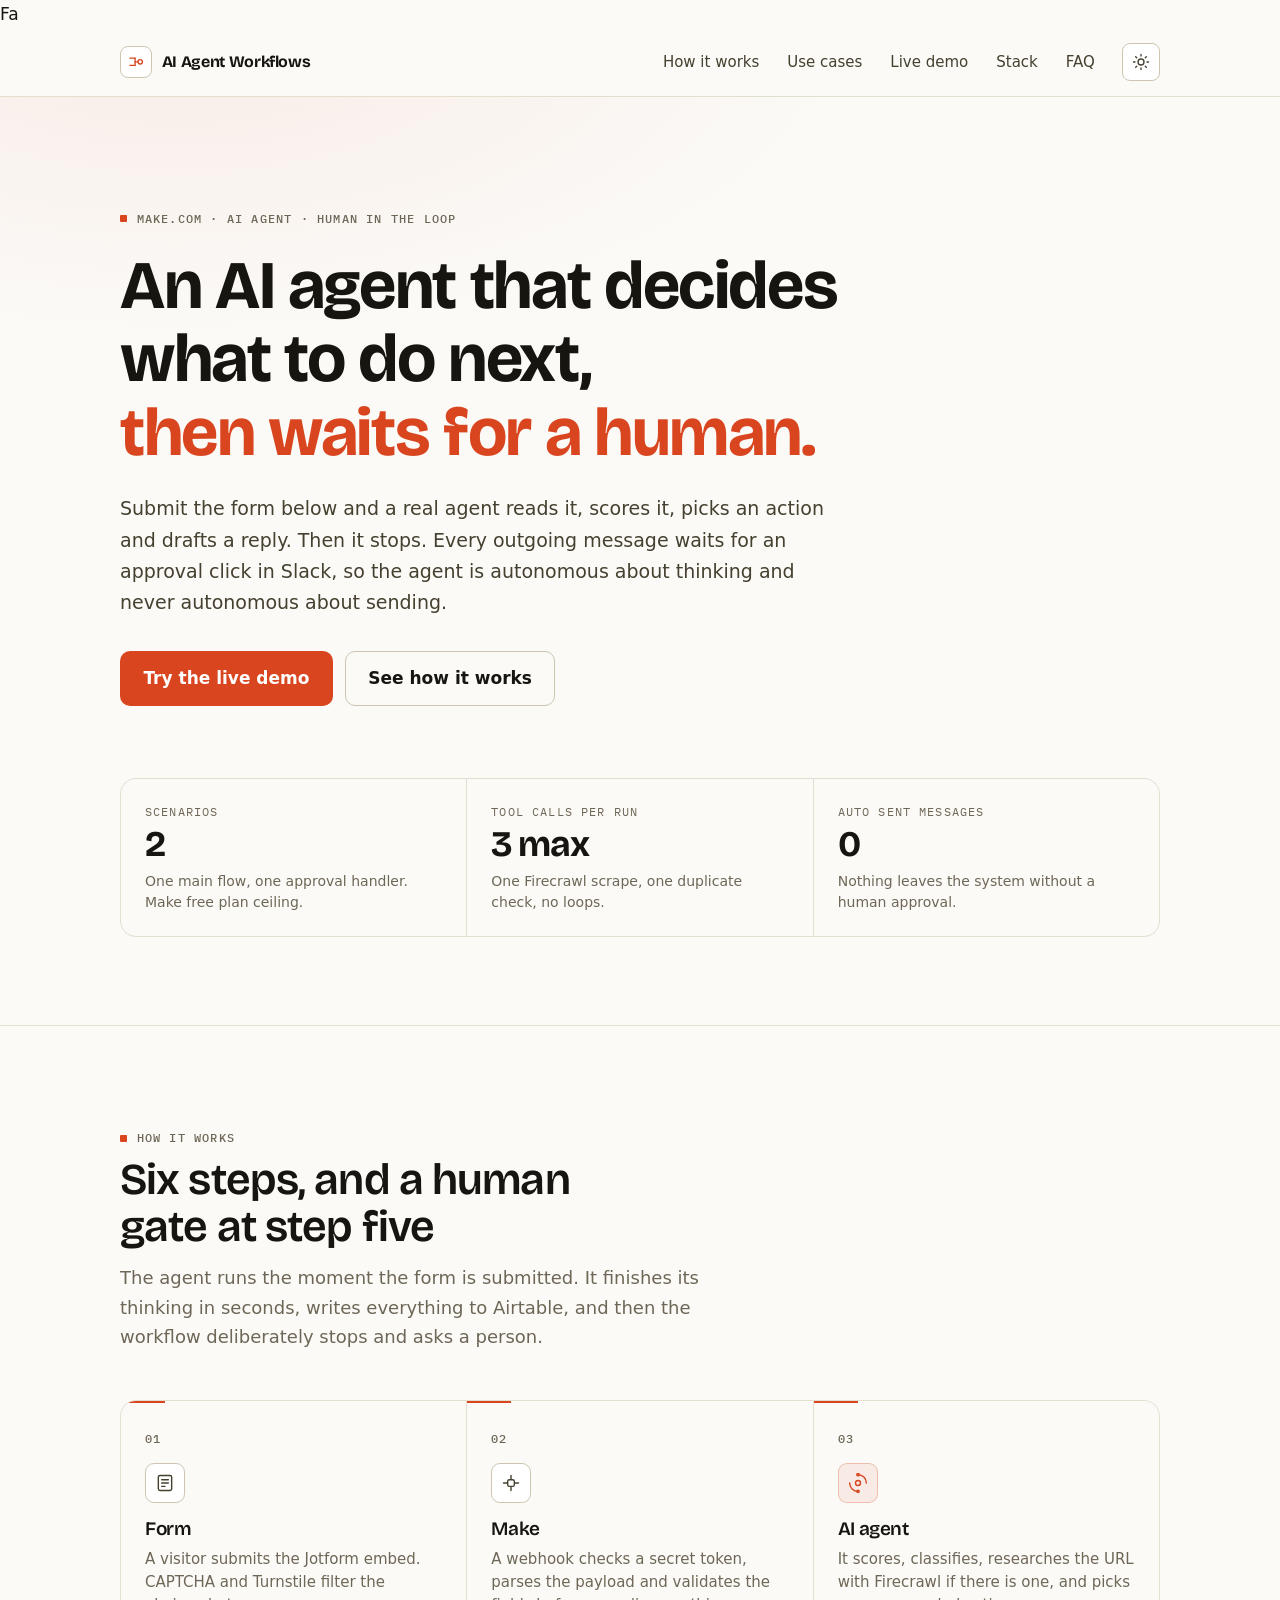
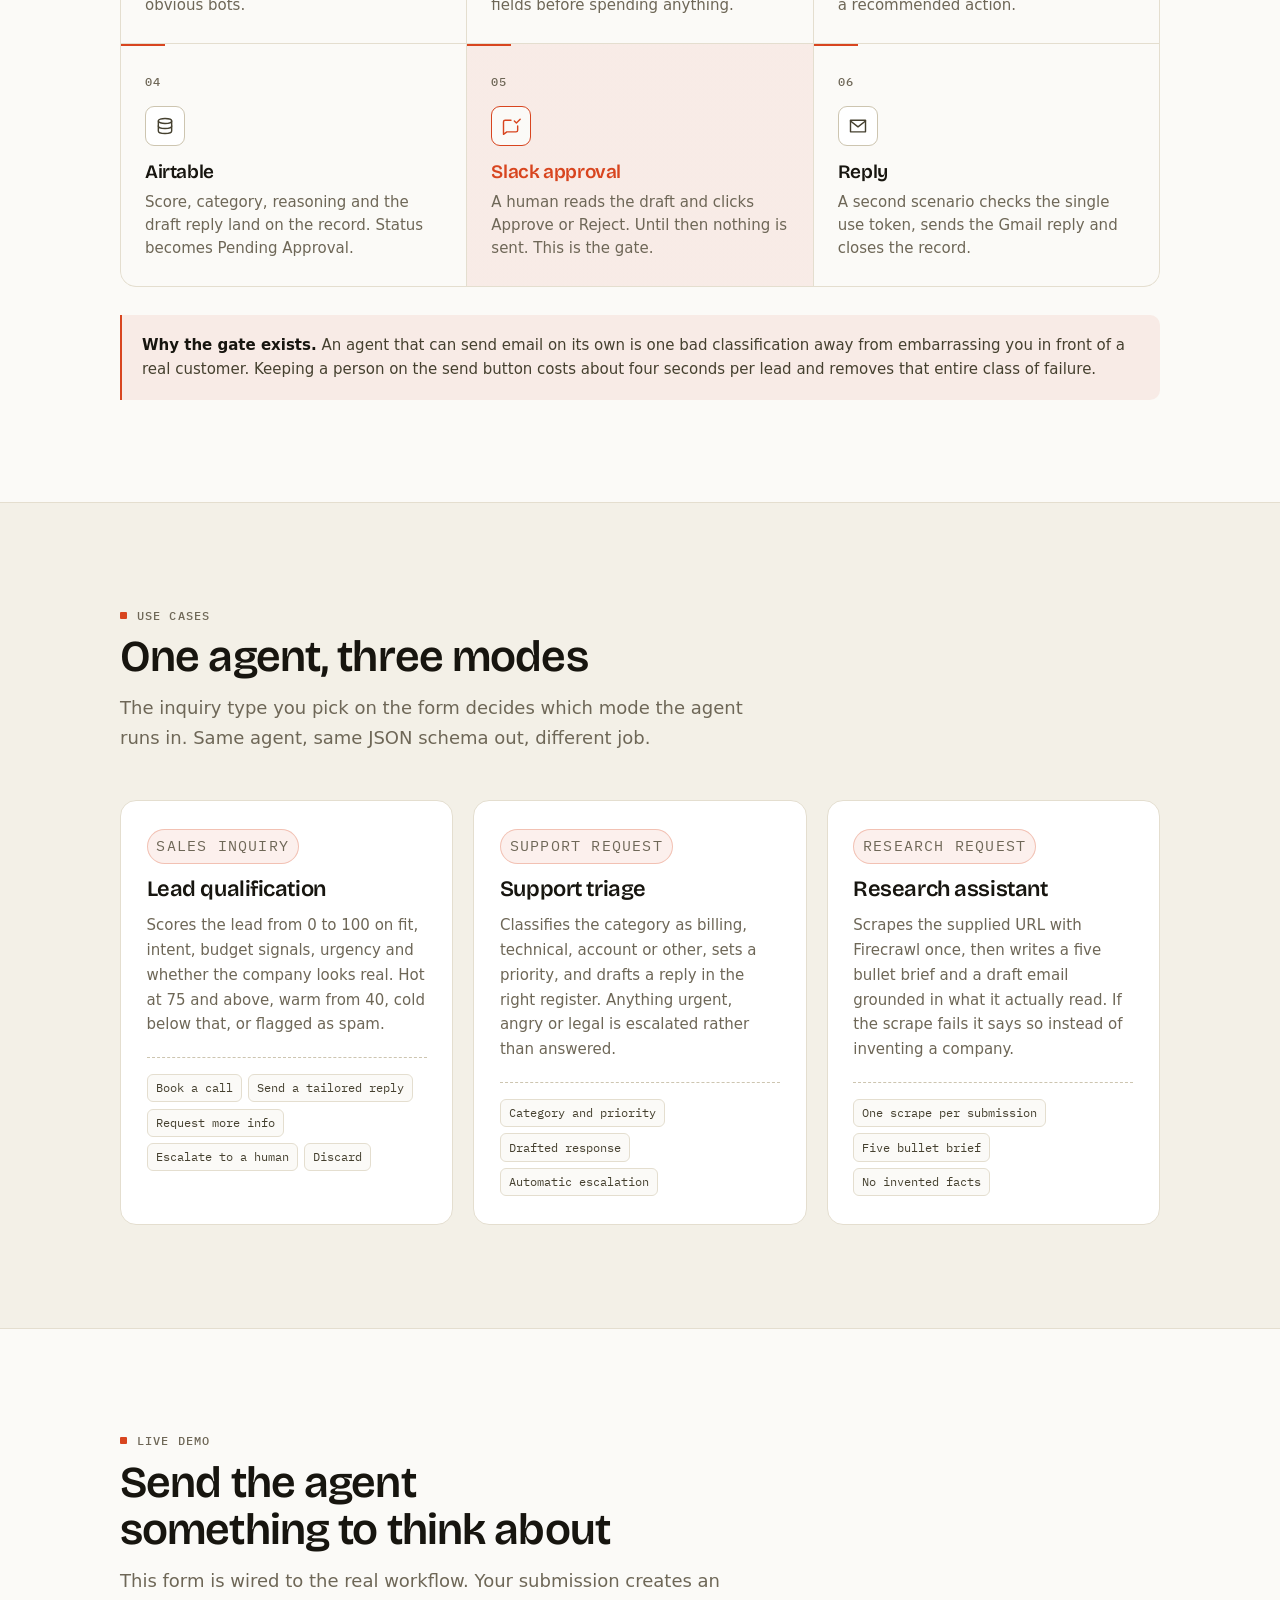
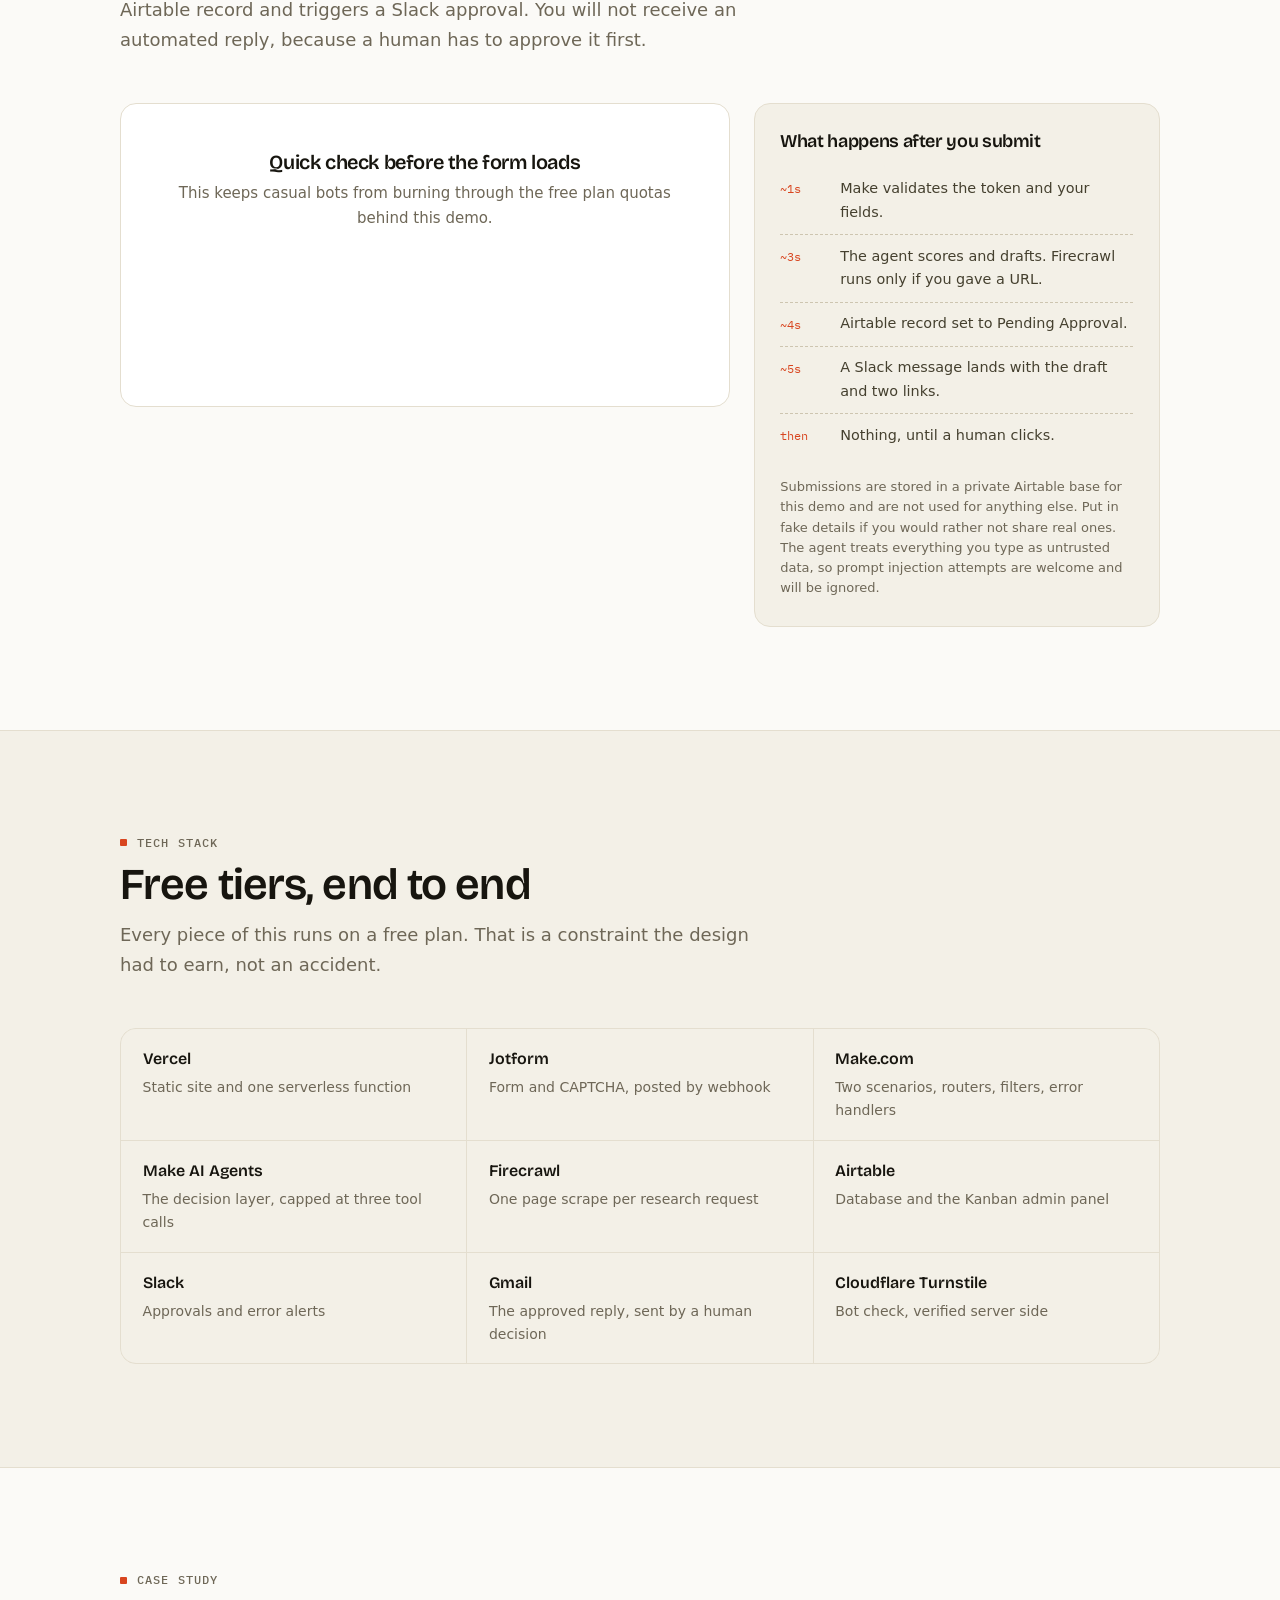
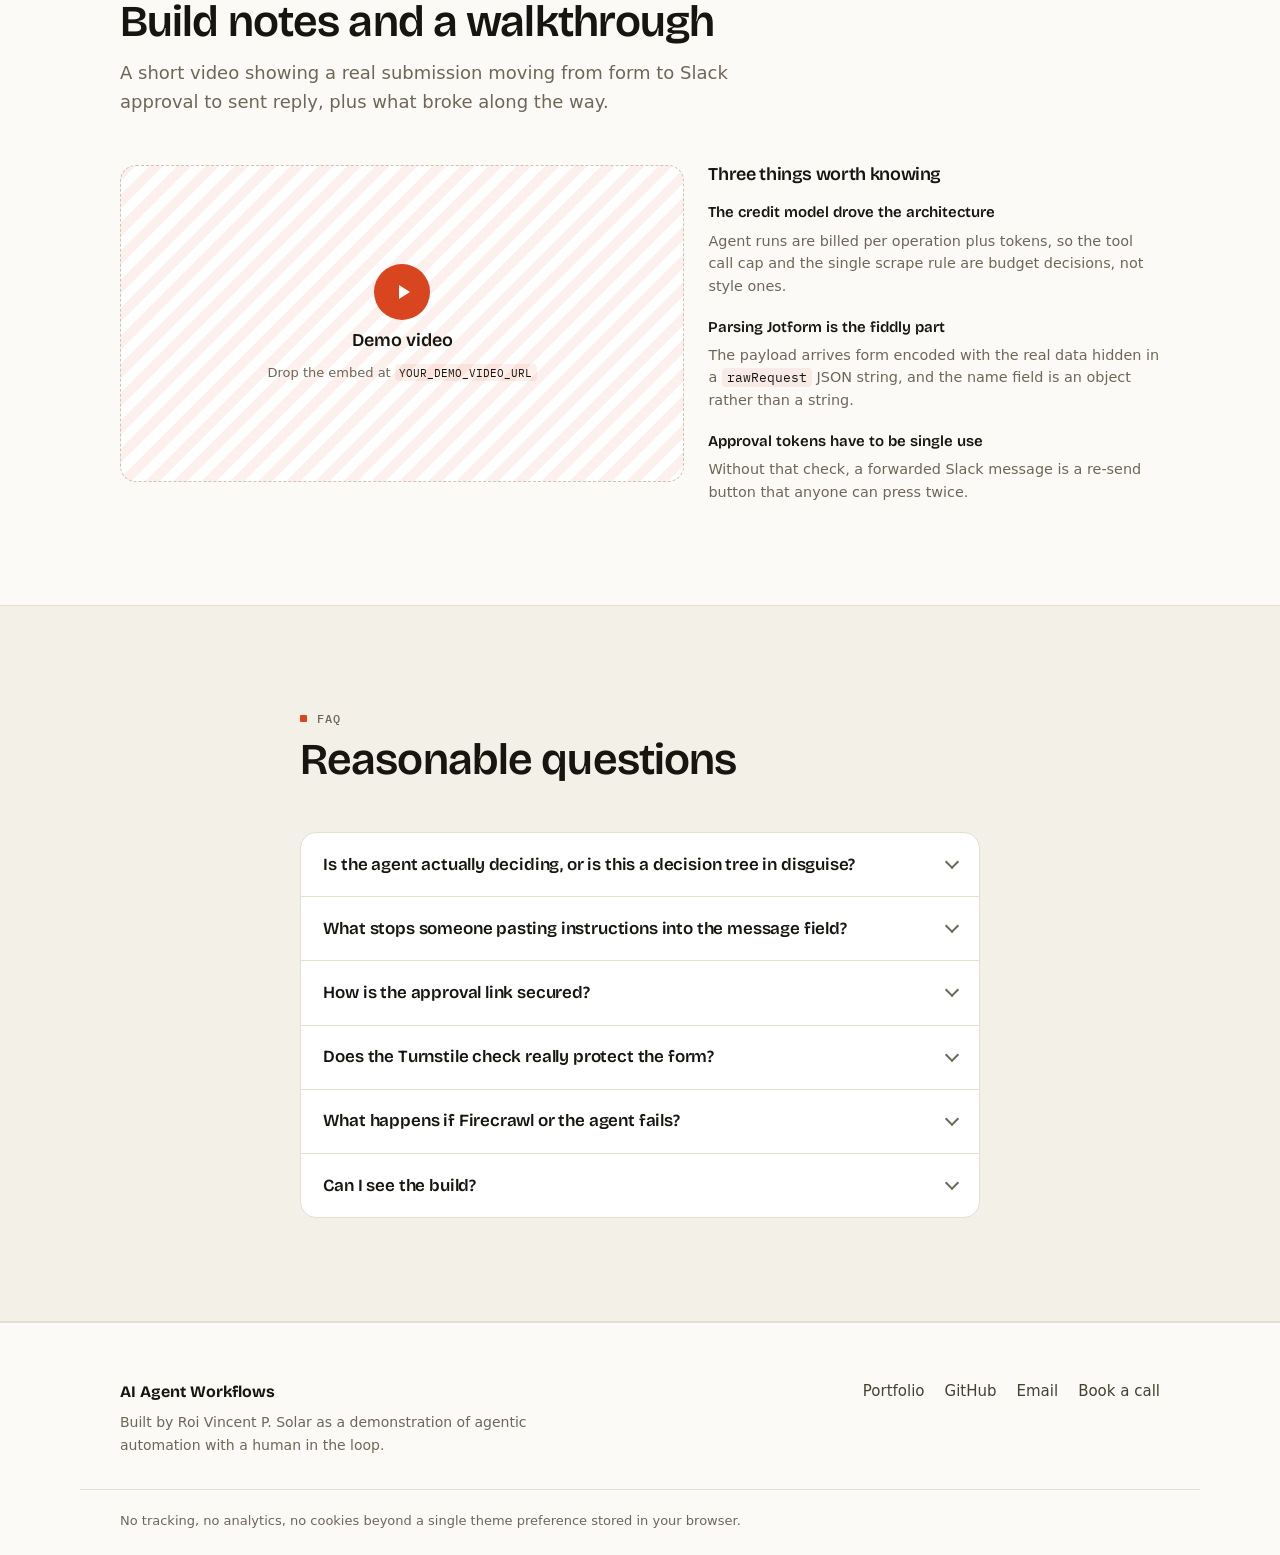
==== commit 03252505: "Update index.html" ====
--- a/index.html
+++ b/index.html
@@ -1,4 +1,4 @@
-<!DOCTYPE html>
+Fa<!DOCTYPE html>
 <html lang="en" data-theme="light">
 <head>
 <meta charset="utf-8">
@@ -9,15 +9,15 @@
 <meta name="theme-color" content="#FBFAF7" media="(prefers-color-scheme: light)">
 <meta name="theme-color" content="#0E0D0B" media="(prefers-color-scheme: dark)">
 
-<link rel="canonical" href="https://YOUR_VERCEL_DOMAIN/">
+<link rel="canonical" href="https://aiagentworkflows.vercel.app/">
 
 <!-- Open Graph -->
 <meta property="og:type" content="website">
 <meta property="og:site_name" content="AI Agent Workflows">
 <meta property="og:title" content="AI Agent Workflows — an AI agent that decides, then waits for a human">
 <meta property="og:description" content="Submit a form and watch an AI agent score, classify and draft a reply. Nothing reaches the visitor until a human approves it in Slack.">
-<meta property="og:url" content="https://YOUR_VERCEL_DOMAIN/">
-<meta property="og:image" content="https://YOUR_VERCEL_DOMAIN/assets/og-image.png">
+<meta property="og:url" content="https://aiagentworkflows.vercel.app/">
+<meta property="og:image" content="https://aiagentworkflows.vercel.app/assets/og-image.png">
 <meta property="og:image:width" content="1200">
 <meta property="og:image:height" content="630">
 <meta property="og:image:alt" content="AI Agent Workflows: form to Make to AI agent to Airtable to Slack approval to reply.">
@@ -26,7 +26,7 @@
 <meta name="twitter:card" content="summary_large_image">
 <meta name="twitter:title" content="AI Agent Workflows — an AI agent that decides, then waits for a human">
 <meta name="twitter:description" content="Submit a form and watch an AI agent score, classify and draft a reply. Nothing reaches the visitor until a human approves it in Slack.">
-<meta name="twitter:image" content="https://YOUR_VERCEL_DOMAIN/assets/og-image.png">
+<meta name="twitter:image" content="https://aiagentworkflows.vercel.app/assets/og-image.png">
 
 <link rel="icon" href="/assets/favicon.svg" type="image/svg+xml">
 
@@ -322,7 +322,7 @@
             </p>
             <div class="cf-turnstile"
                  id="turnstile-widget"
-                 data-sitekey="YOUR_TURNSTILE_SITE_KEY"
+                 data-sitekey="0x4AAAAAAF88WyY84n6TX_vL"
                  data-callback="onTurnstileSuccess"
                  data-error-callback="onTurnstileError"
                  data-expired-callback="onTurnstileExpired"
@@ -334,7 +334,7 @@
             <iframe
               id="jotform"
               title="AI Agent Workflows demo form"
-              data-src="https://form.jotform.com/YOUR_JOTFORM_FORM_ID"
+              data-src="https://form.jotform.com/263141368297059"
               allow="microphone; camera; fullscreen"
               referrerpolicy="strict-origin"
               scrolling="auto"
@@ -503,8 +503,8 @@
           <div class="faq__body">
             <p>
               Yes. The site is plain HTML, CSS and JavaScript with no build step, and the repository is
-              public. <a href="YOUR_GITHUB_URL">Browse it on GitHub</a> or
-              <a href="YOUR_BOOKING_LINK">book a short call</a> if you would rather I walk you through the
+              public. <a href="https://github.com/RoiSolarr">Browse it on GitHub</a> or
+              <a href="https://cal.com/sooyaaa-nnub4s/30min">book a short call</a> if you would rather I walk you through the
               Make scenarios directly.
             </p>
           </div>
@@ -524,10 +524,10 @@
     </div>
 
     <nav class="site-footer__links" aria-label="Footer">
-      <a href="YOUR_PORTFOLIO_URL">Portfolio</a>
-      <a href="YOUR_GITHUB_URL">GitHub</a>
-      <a href="mailto:YOUR_CONTACT_EMAIL">Email</a>
-      <a href="YOUR_BOOKING_LINK">Book a call</a>
+      <a href="https://roislrportfolio.netlify.app">Portfolio</a>
+      <a href="https://github.com/RoiSolarr">GitHub</a>
+      <a href="mailto:roivincentsolar@gmail.com">Email</a>
+      <a href="https://cal.com/sooyaaa-nnub4s/30min">Book a call</a>
     </nav>
   </div>
   <div class="shell site-footer__legal">
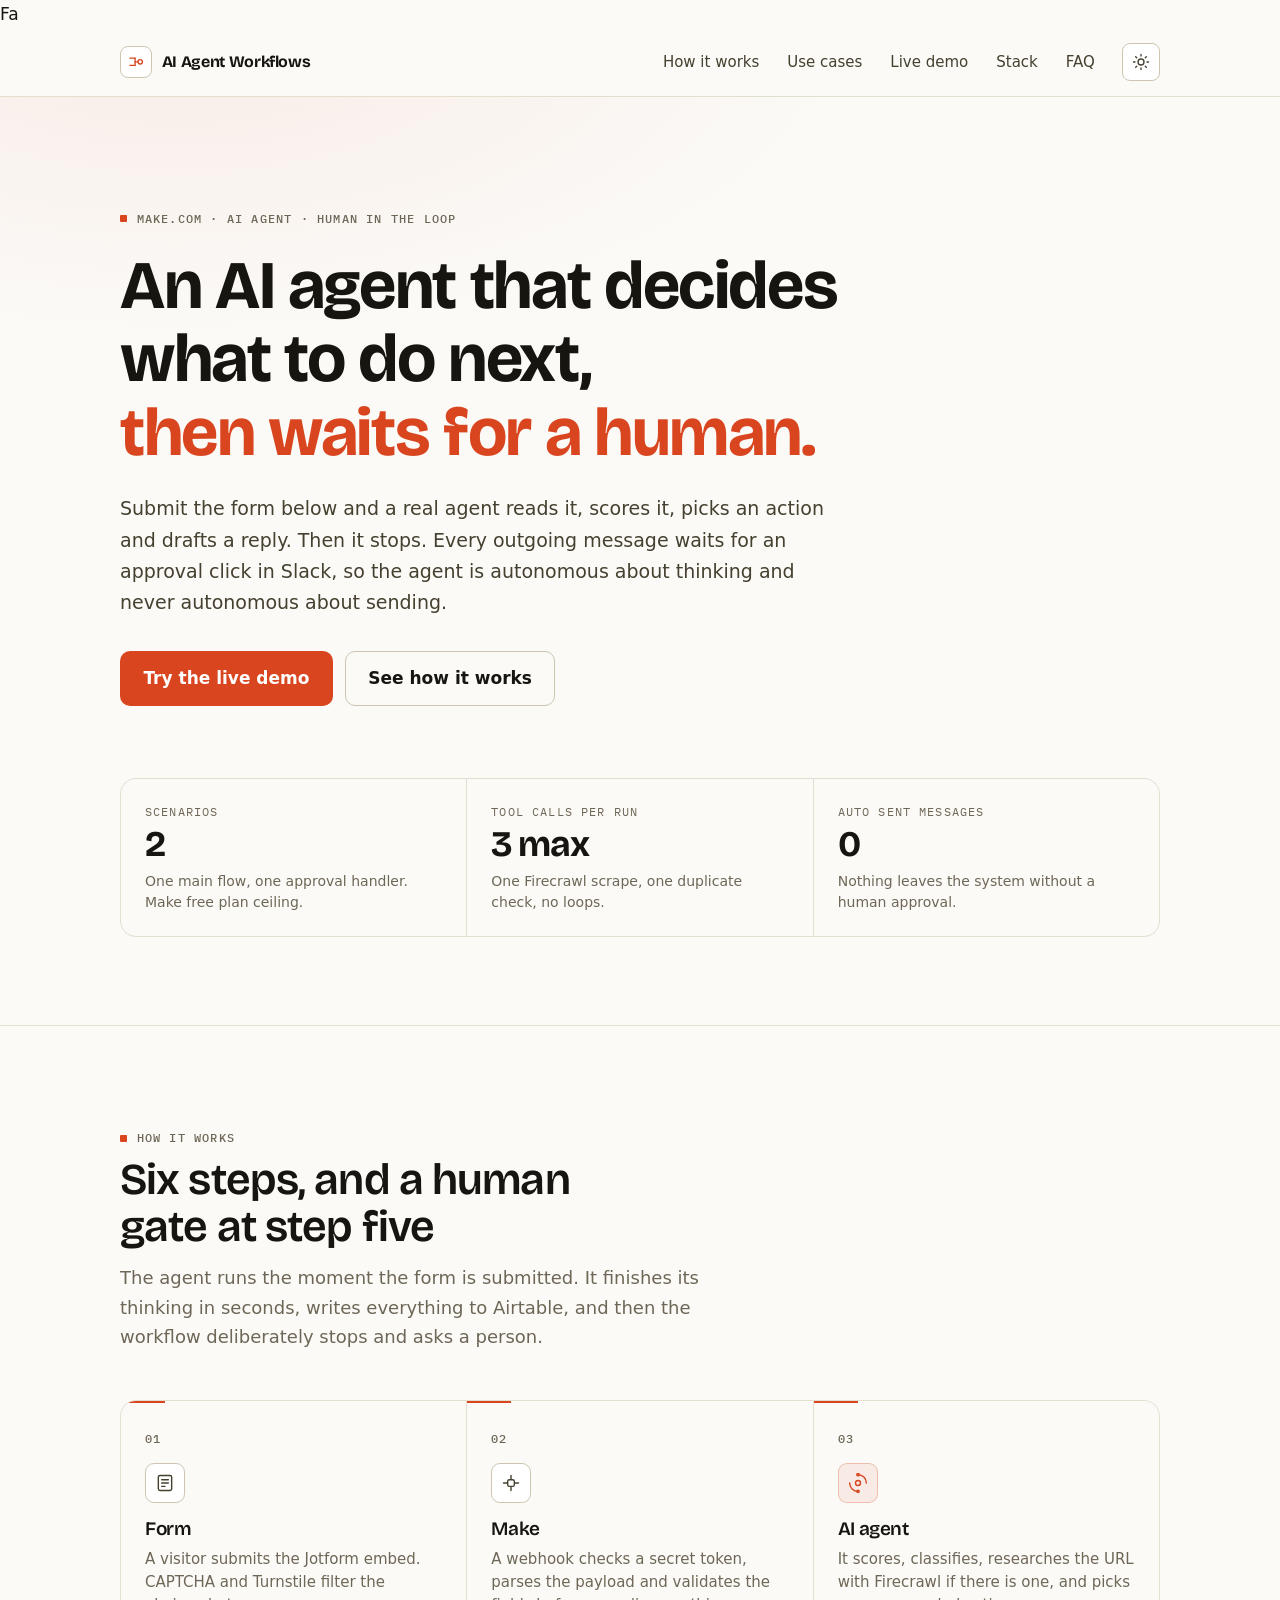
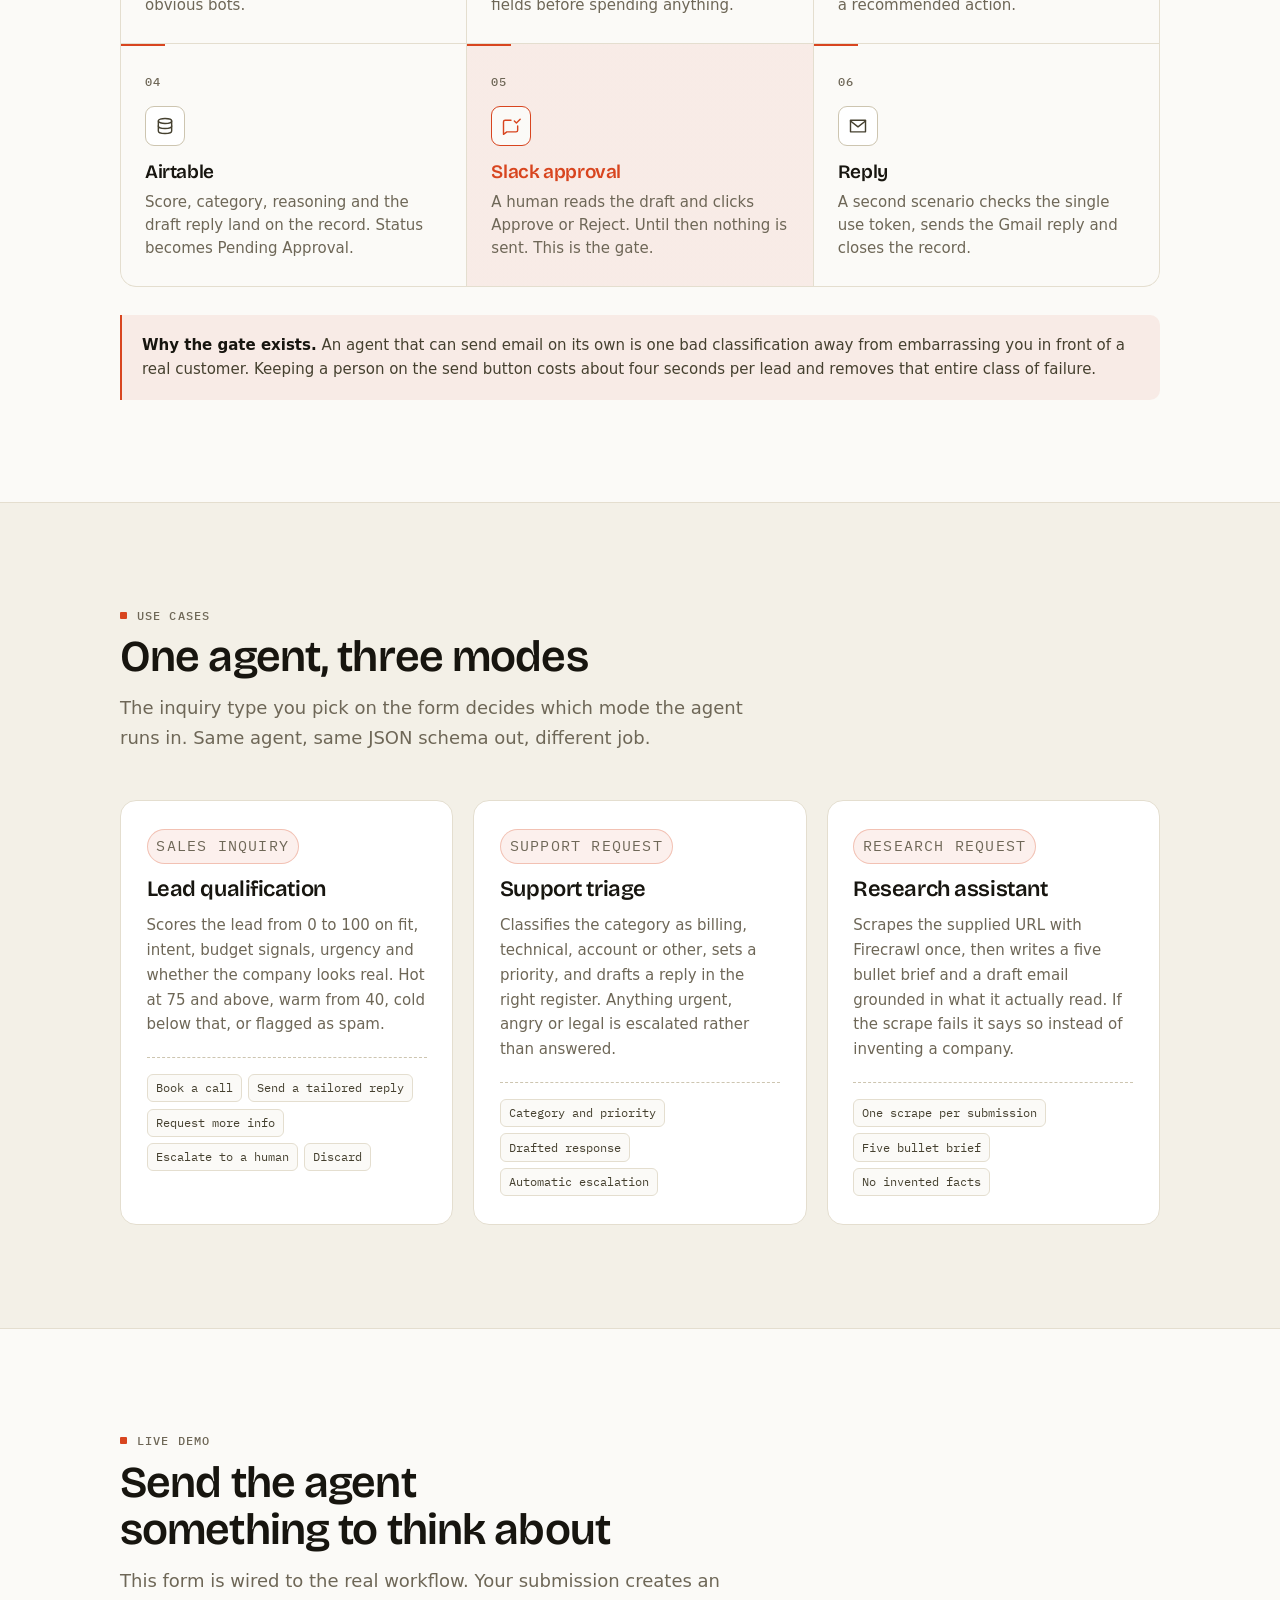
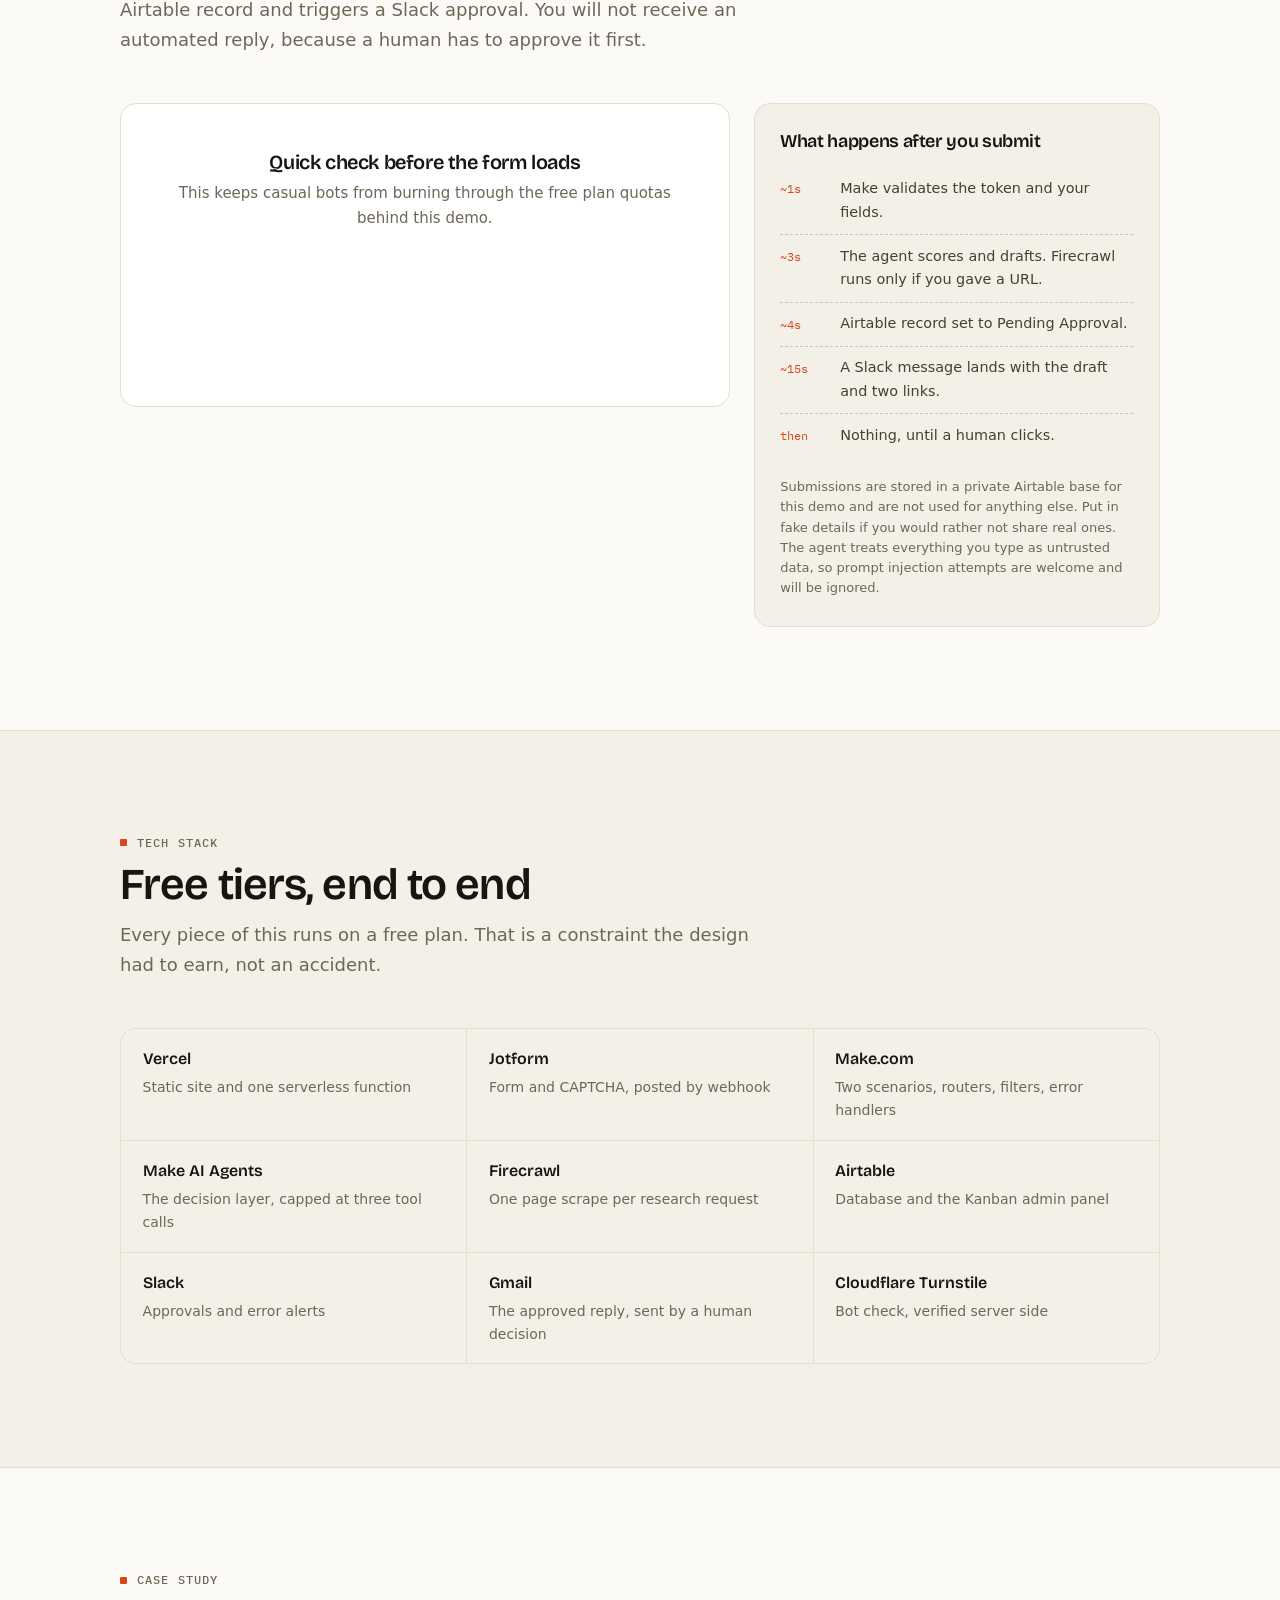
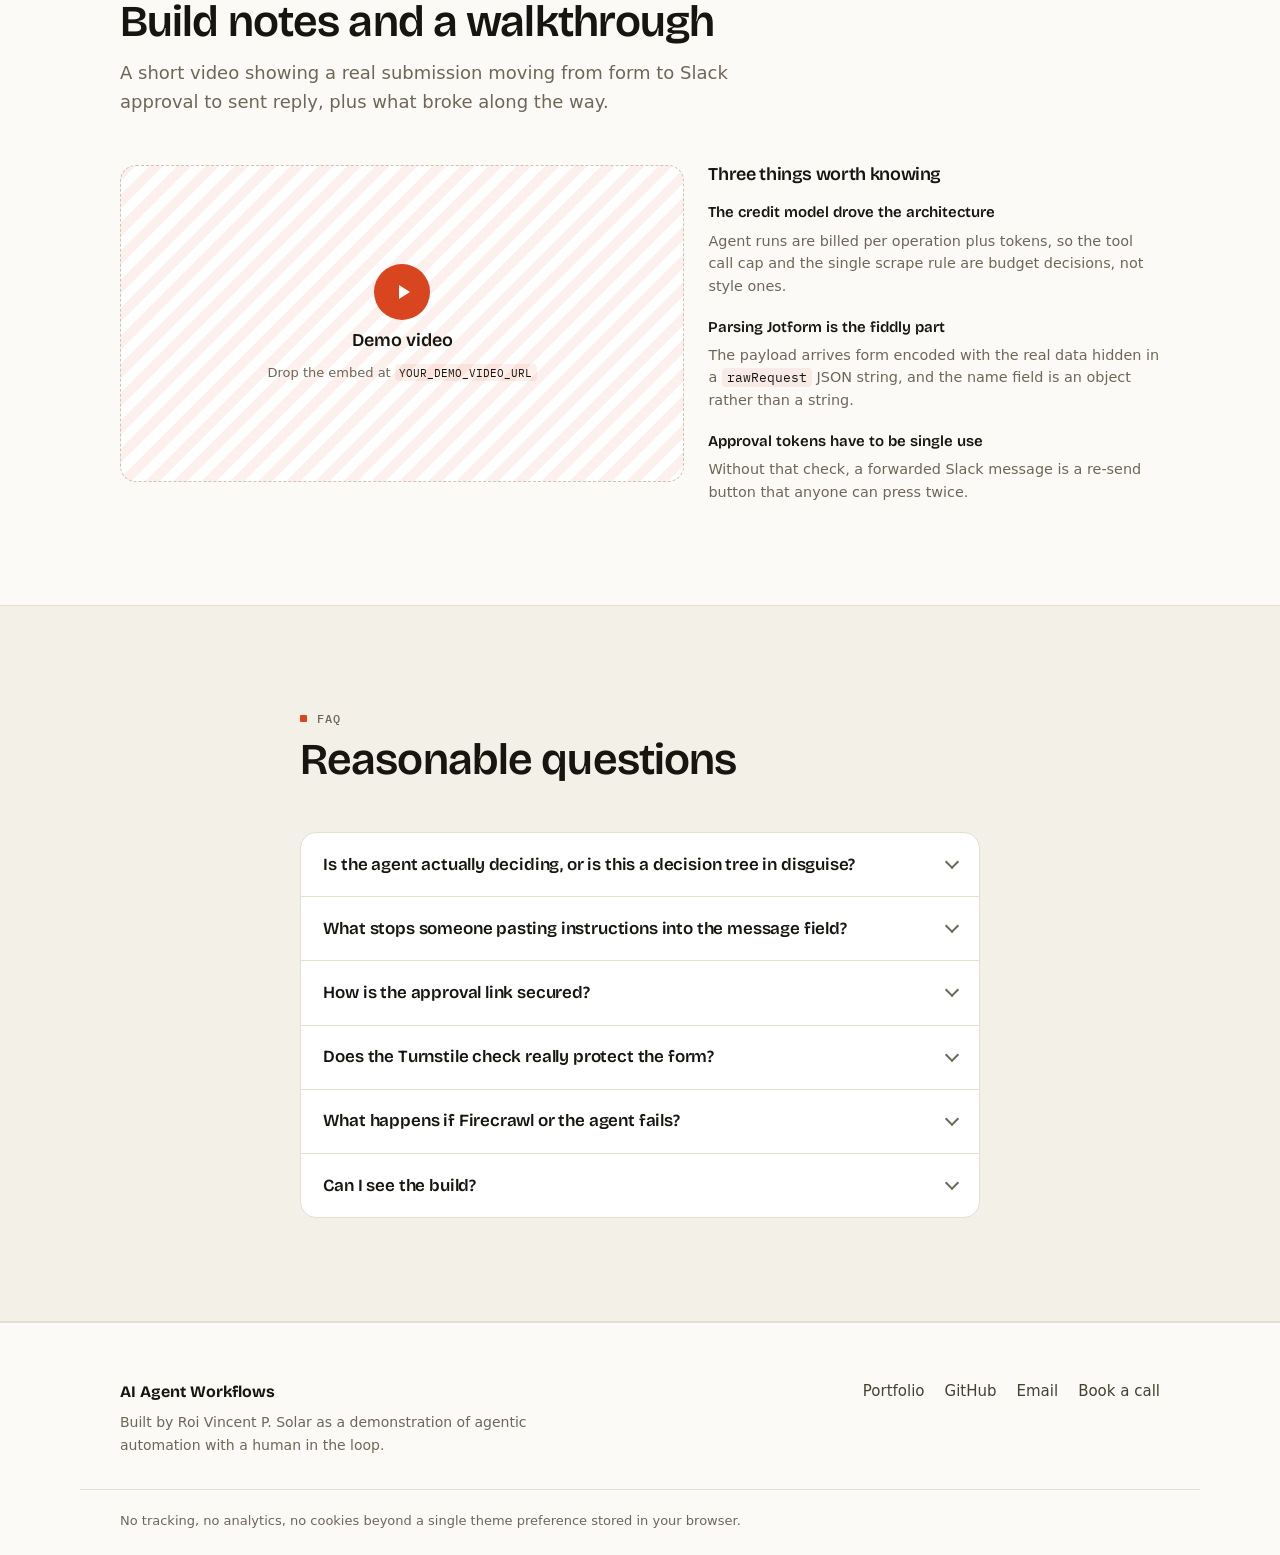
==== commit 24878d41: "Update index.html" ====
--- a/index.html
+++ b/index.html
@@ -348,7 +348,7 @@
             <li><span class="steps__t">~1s</span> Make validates the token and your fields.</li>
             <li><span class="steps__t">~3s</span> The agent scores and drafts. Firecrawl runs only if you gave a URL.</li>
             <li><span class="steps__t">~4s</span> Airtable record set to Pending Approval.</li>
-            <li><span class="steps__t">~5s</span> A Slack message lands with the draft and two links.</li>
+            <li><span class="steps__t">~15s</span> A Slack message lands with the draft and two links.</li>
             <li><span class="steps__t">then</span> Nothing, until a human clicks.</li>
           </ol>
           <p class="demo__privacy">
@@ -504,7 +504,7 @@
             <p>
               Yes. The site is plain HTML, CSS and JavaScript with no build step, and the repository is
               public. <a href="https://github.com/RoiSolarr">Browse it on GitHub</a> or
-              <a href="https://cal.com/sooyaaa-nnub4s/30min">book a short call</a> if you would rather I walk you through the
+              <a href="https://cal.com/sooyaaa-nnub4s/15min">book a short call</a> if you would rather I walk you through the
               Make scenarios directly.
             </p>
           </div>
@@ -527,7 +527,7 @@
       <a href="https://roislrportfolio.netlify.app">Portfolio</a>
       <a href="https://github.com/RoiSolarr">GitHub</a>
       <a href="mailto:roivincentsolar@gmail.com">Email</a>
-      <a href="https://cal.com/sooyaaa-nnub4s/30min">Book a call</a>
+      <a href="https://cal.com/sooyaaa-nnub4s/15min">Book a call</a>
     </nav>
   </div>
   <div class="shell site-footer__legal">
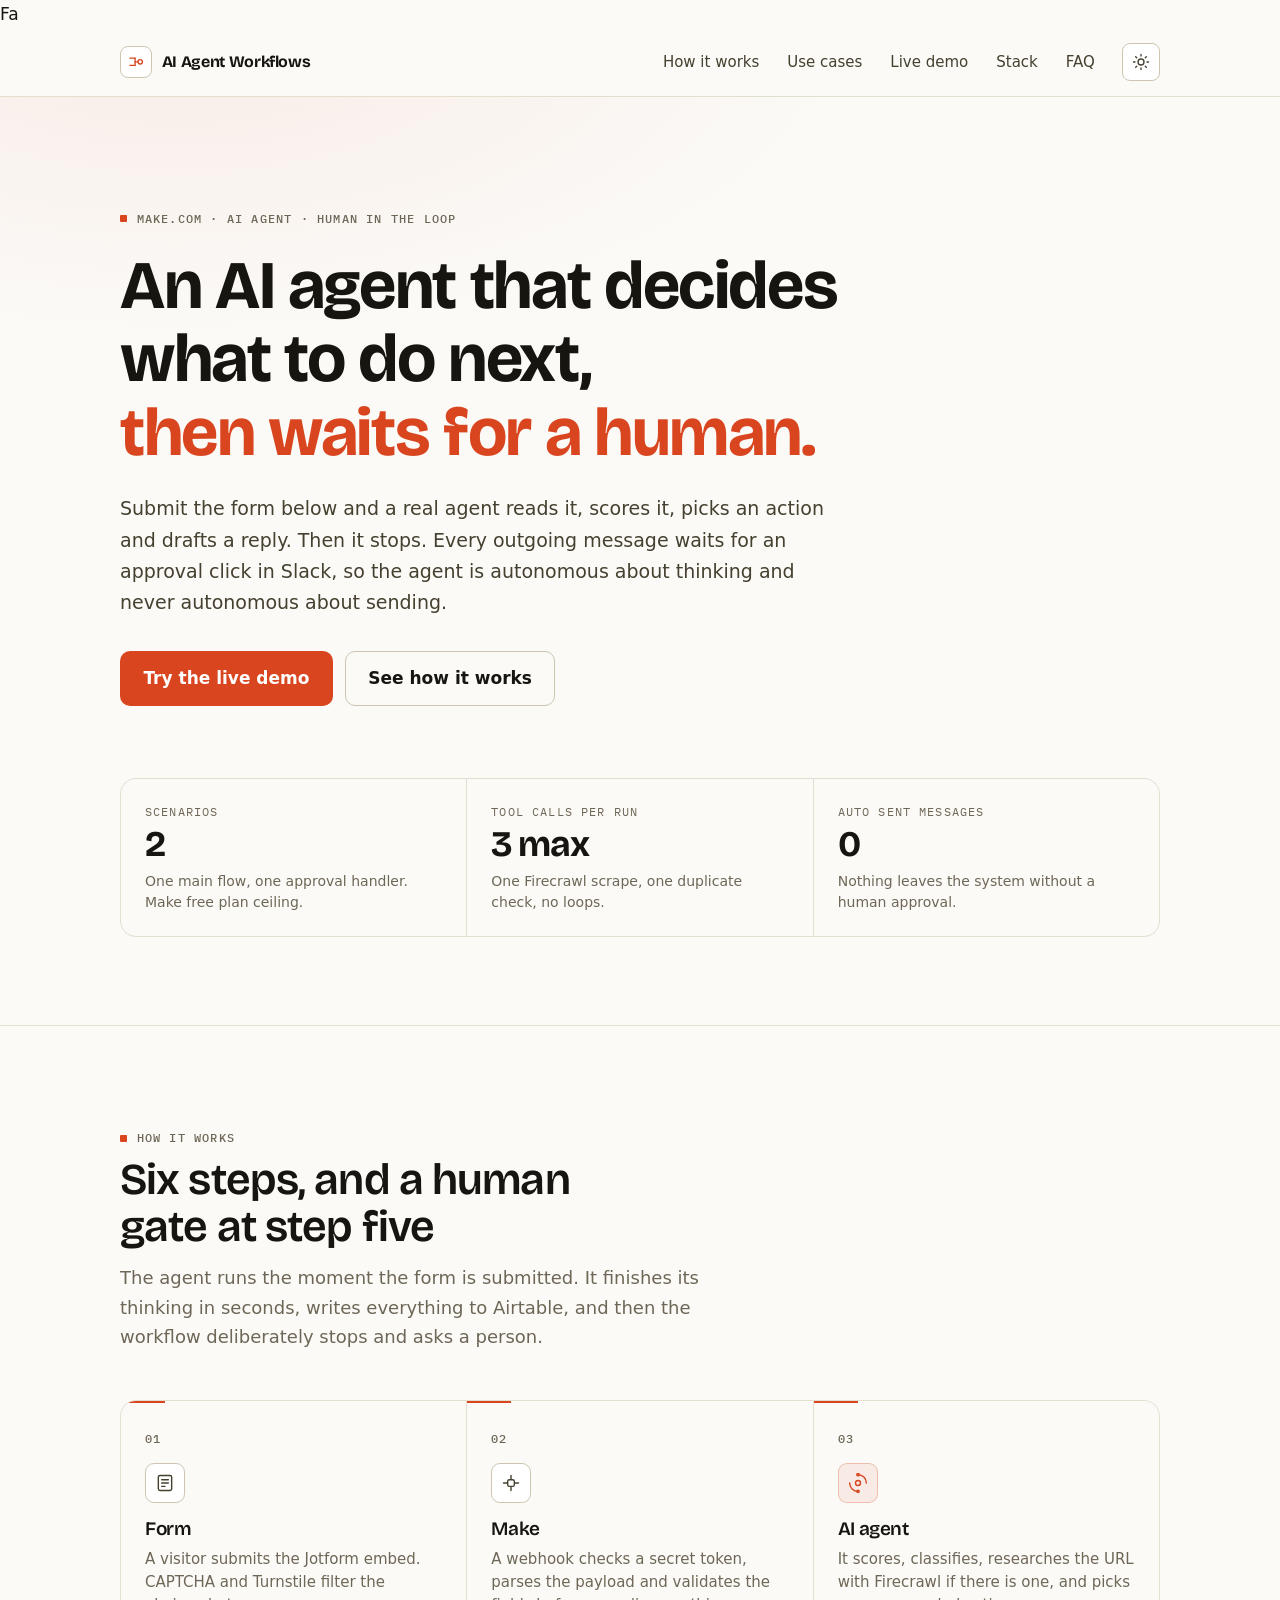
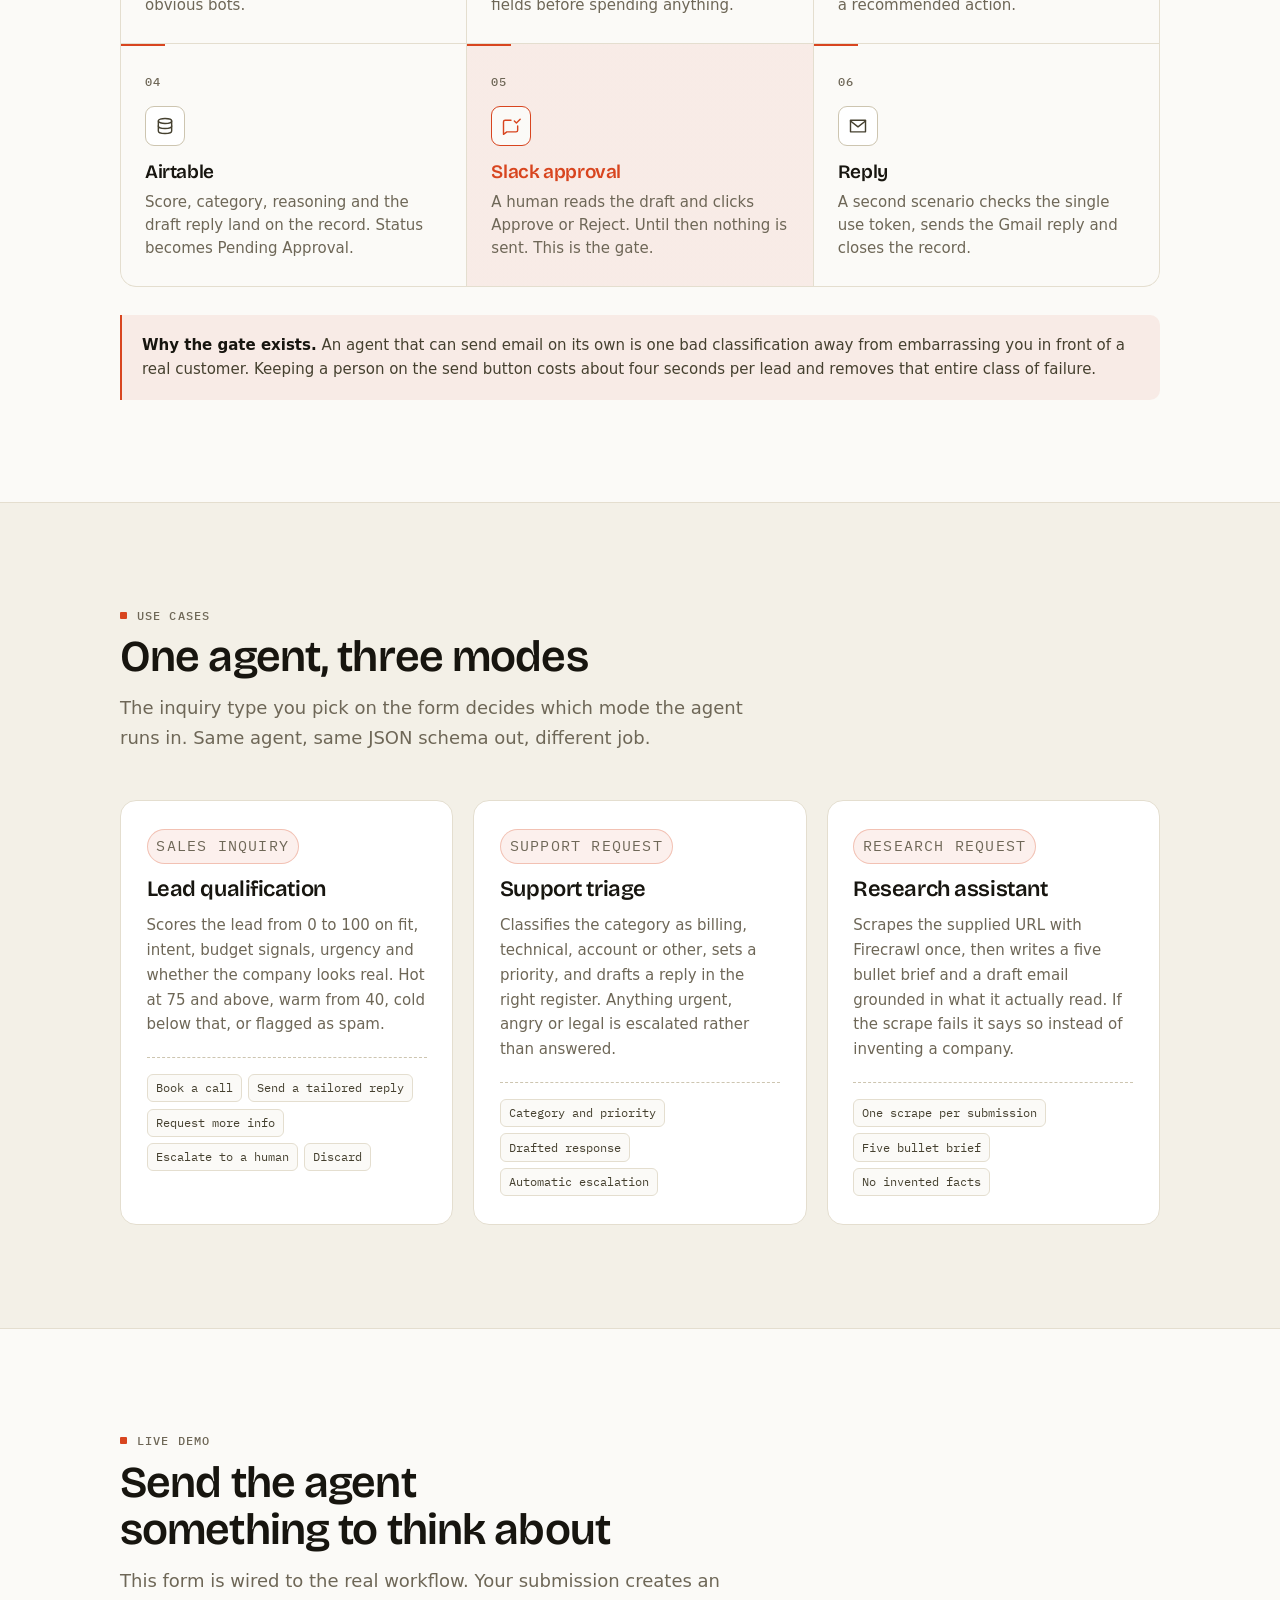
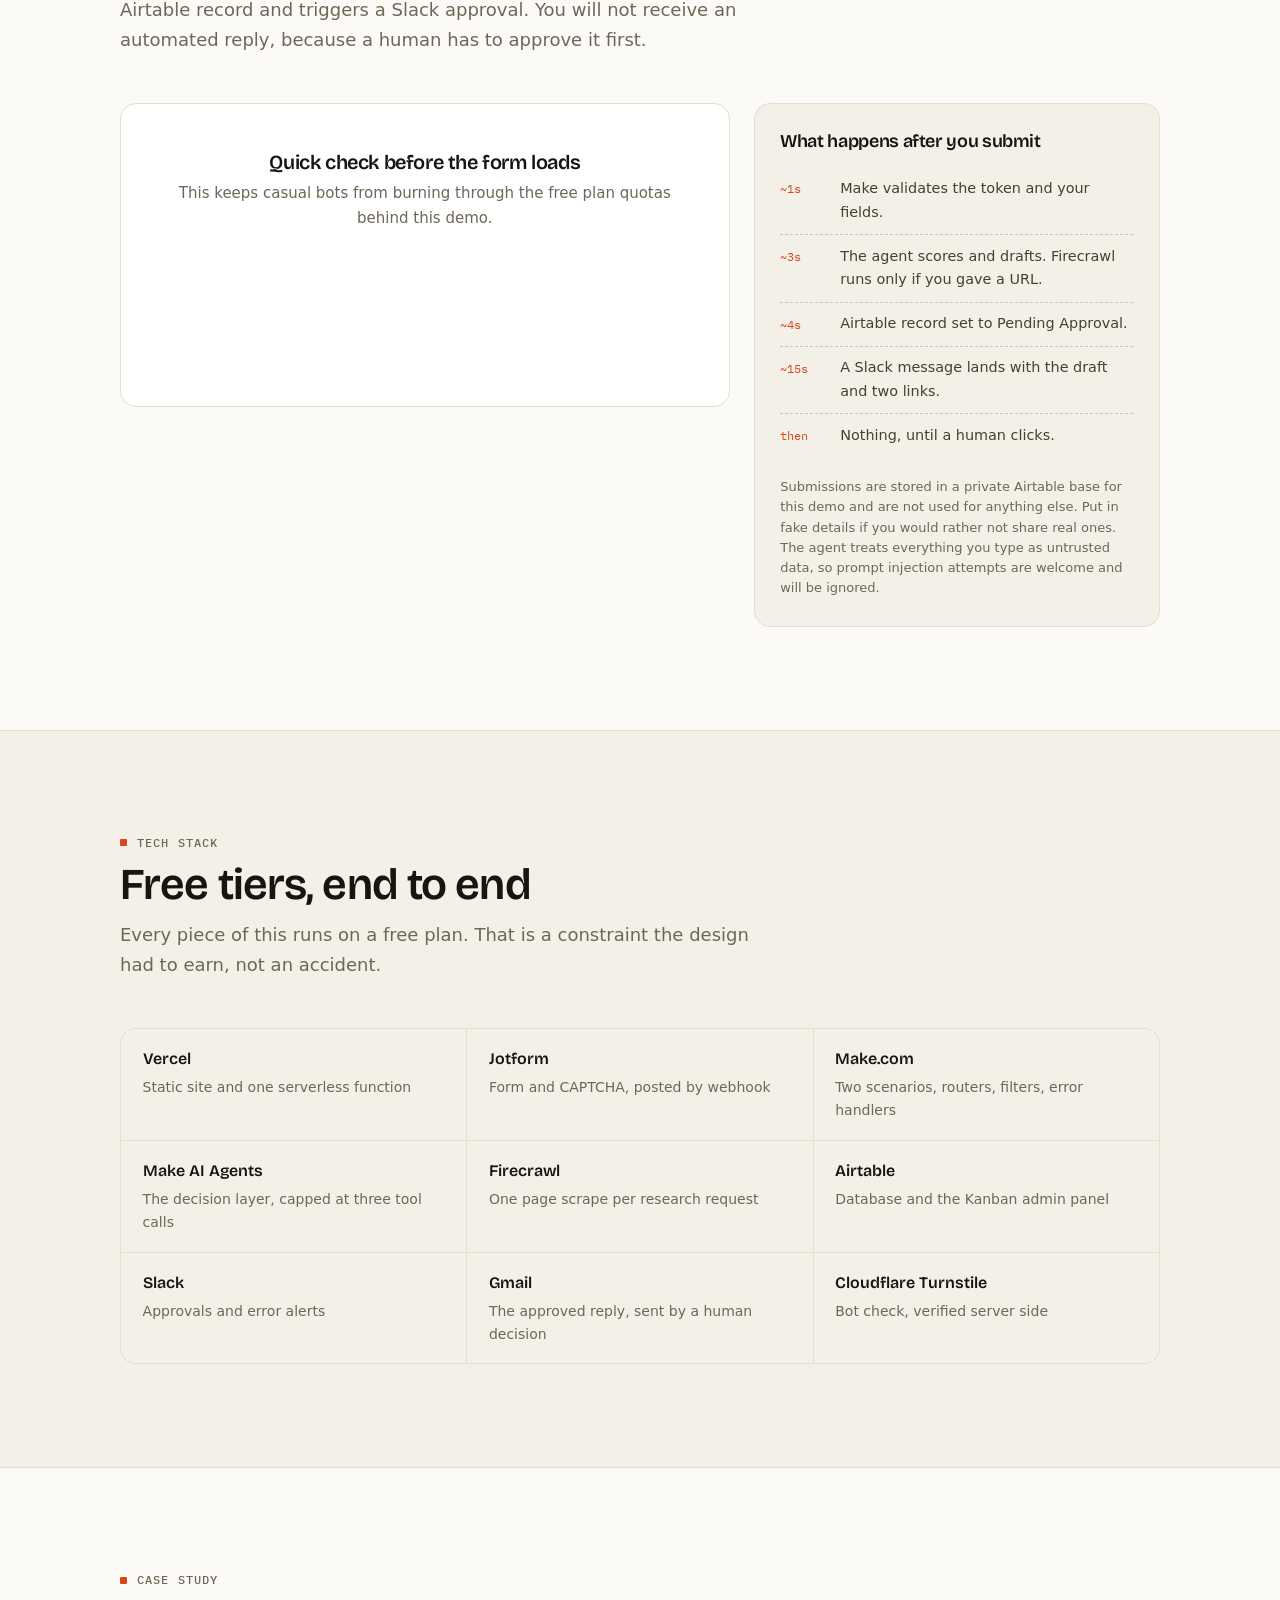
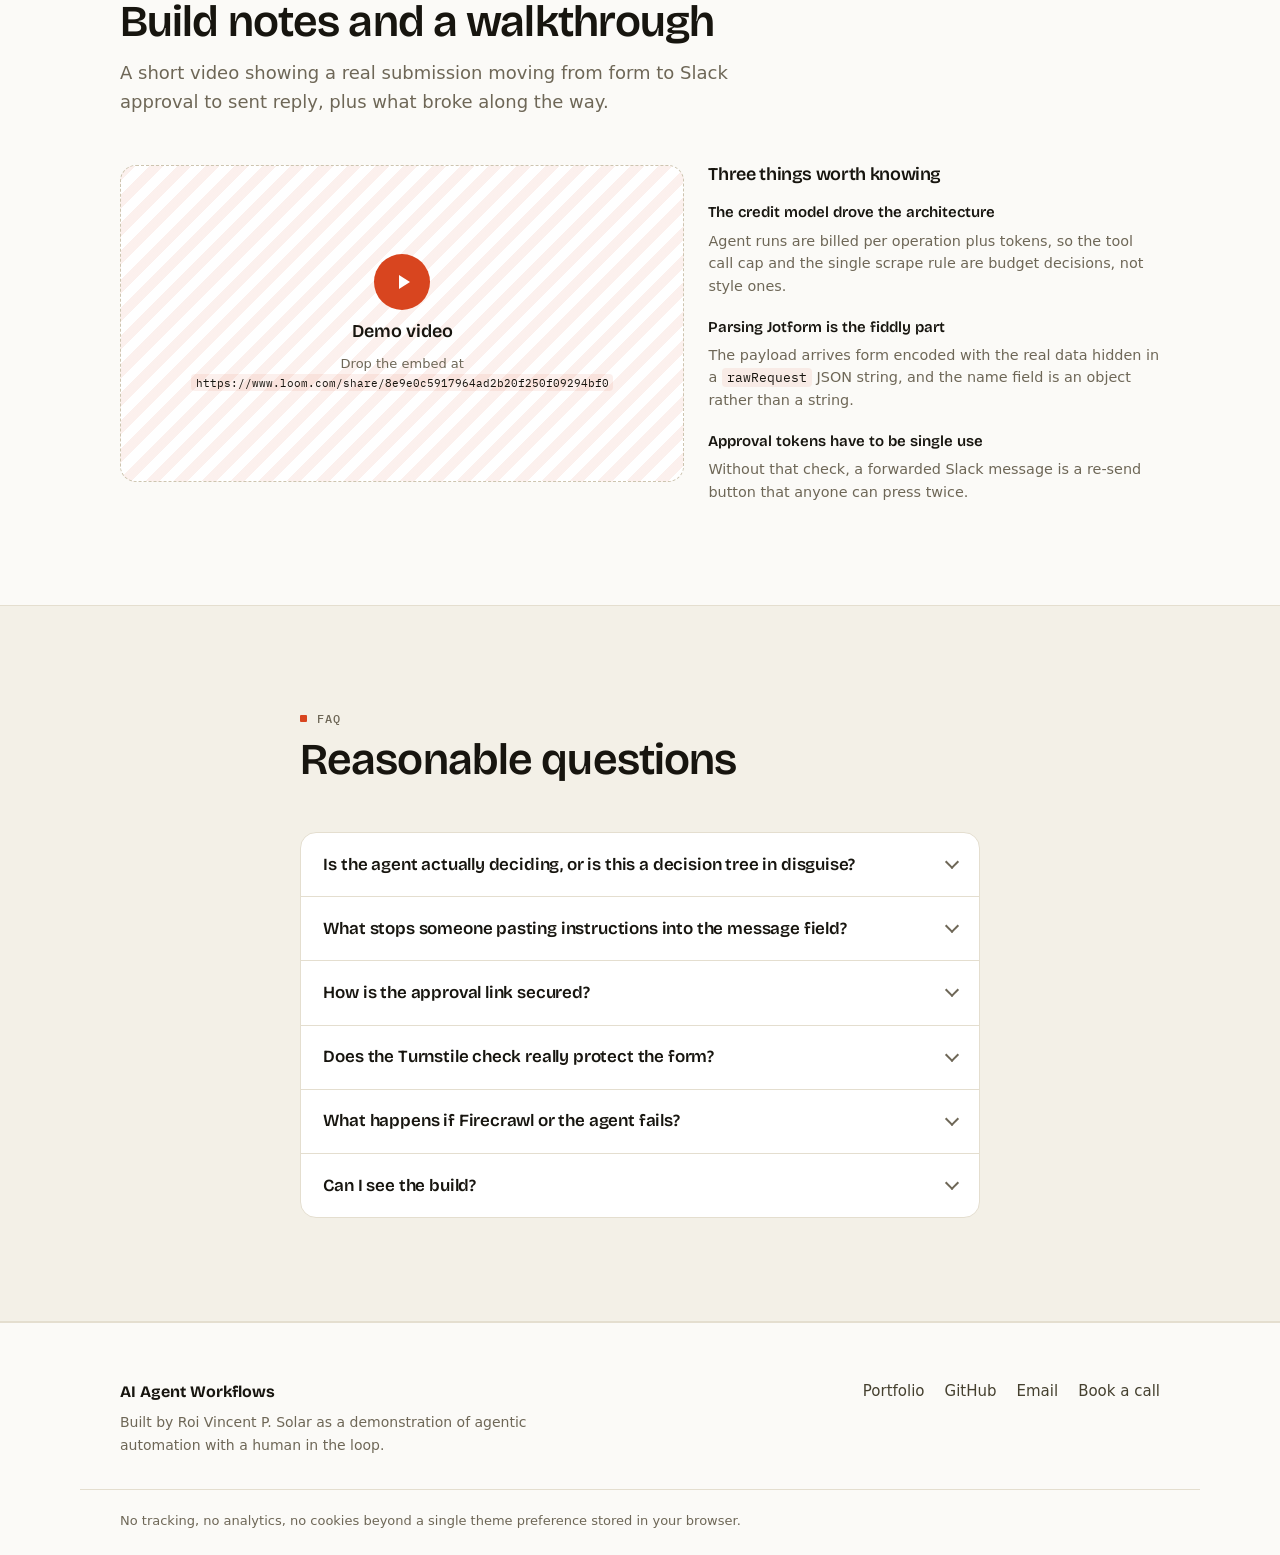
==== commit 28dbed04: "I add video demo" ====
--- a/index.html
+++ b/index.html
@@ -407,7 +407,7 @@
               <svg viewBox="0 0 24 24" fill="currentColor"><path d="M8 5v14l11-7z"></path></svg>
             </span>
             <p class="video-slot__label">Demo video</p>
-            <p class="video-slot__hint">Drop the embed at <code>YOUR_DEMO_VIDEO_URL</code></p>
+            <p class="video-slot__hint">Drop the embed at <code>https://www.loom.com/share/8e9e0c5917964ad2b20f250f09294bf0</code></p>
           </div>
         </div>
 
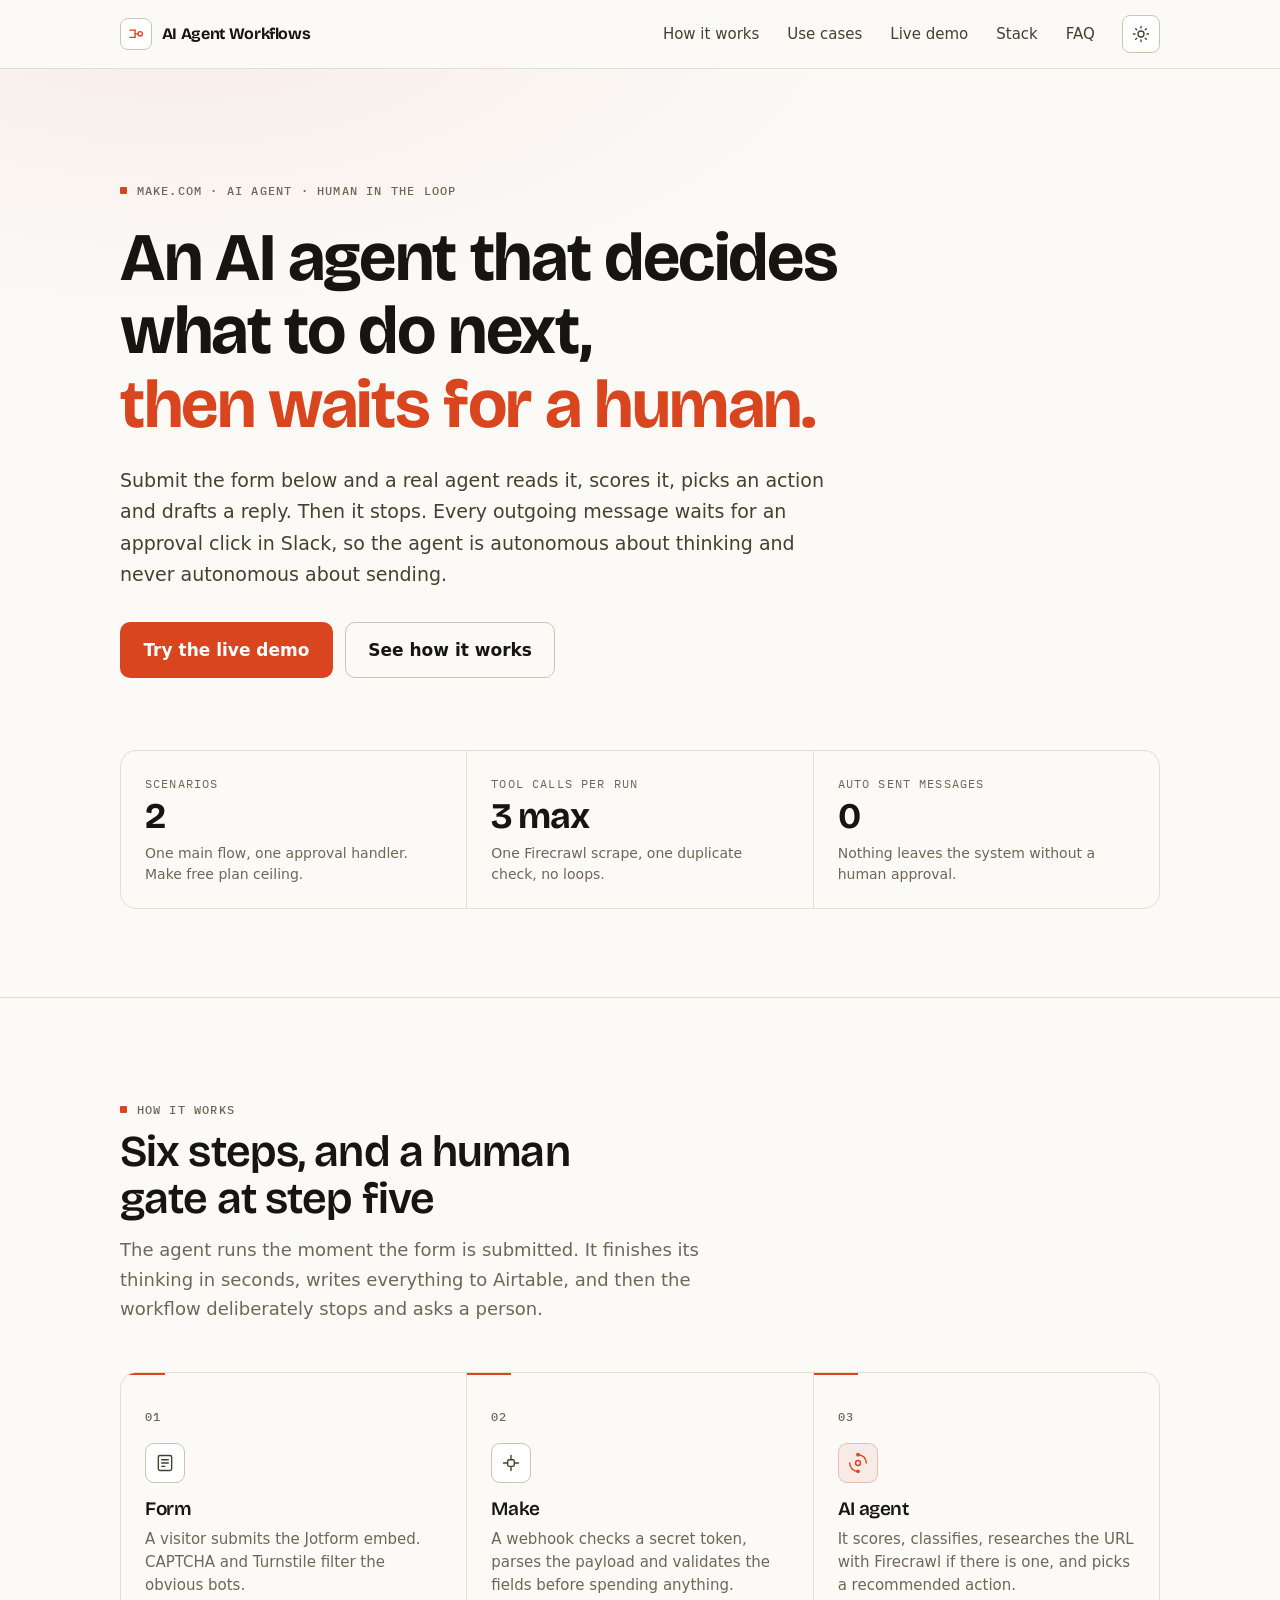
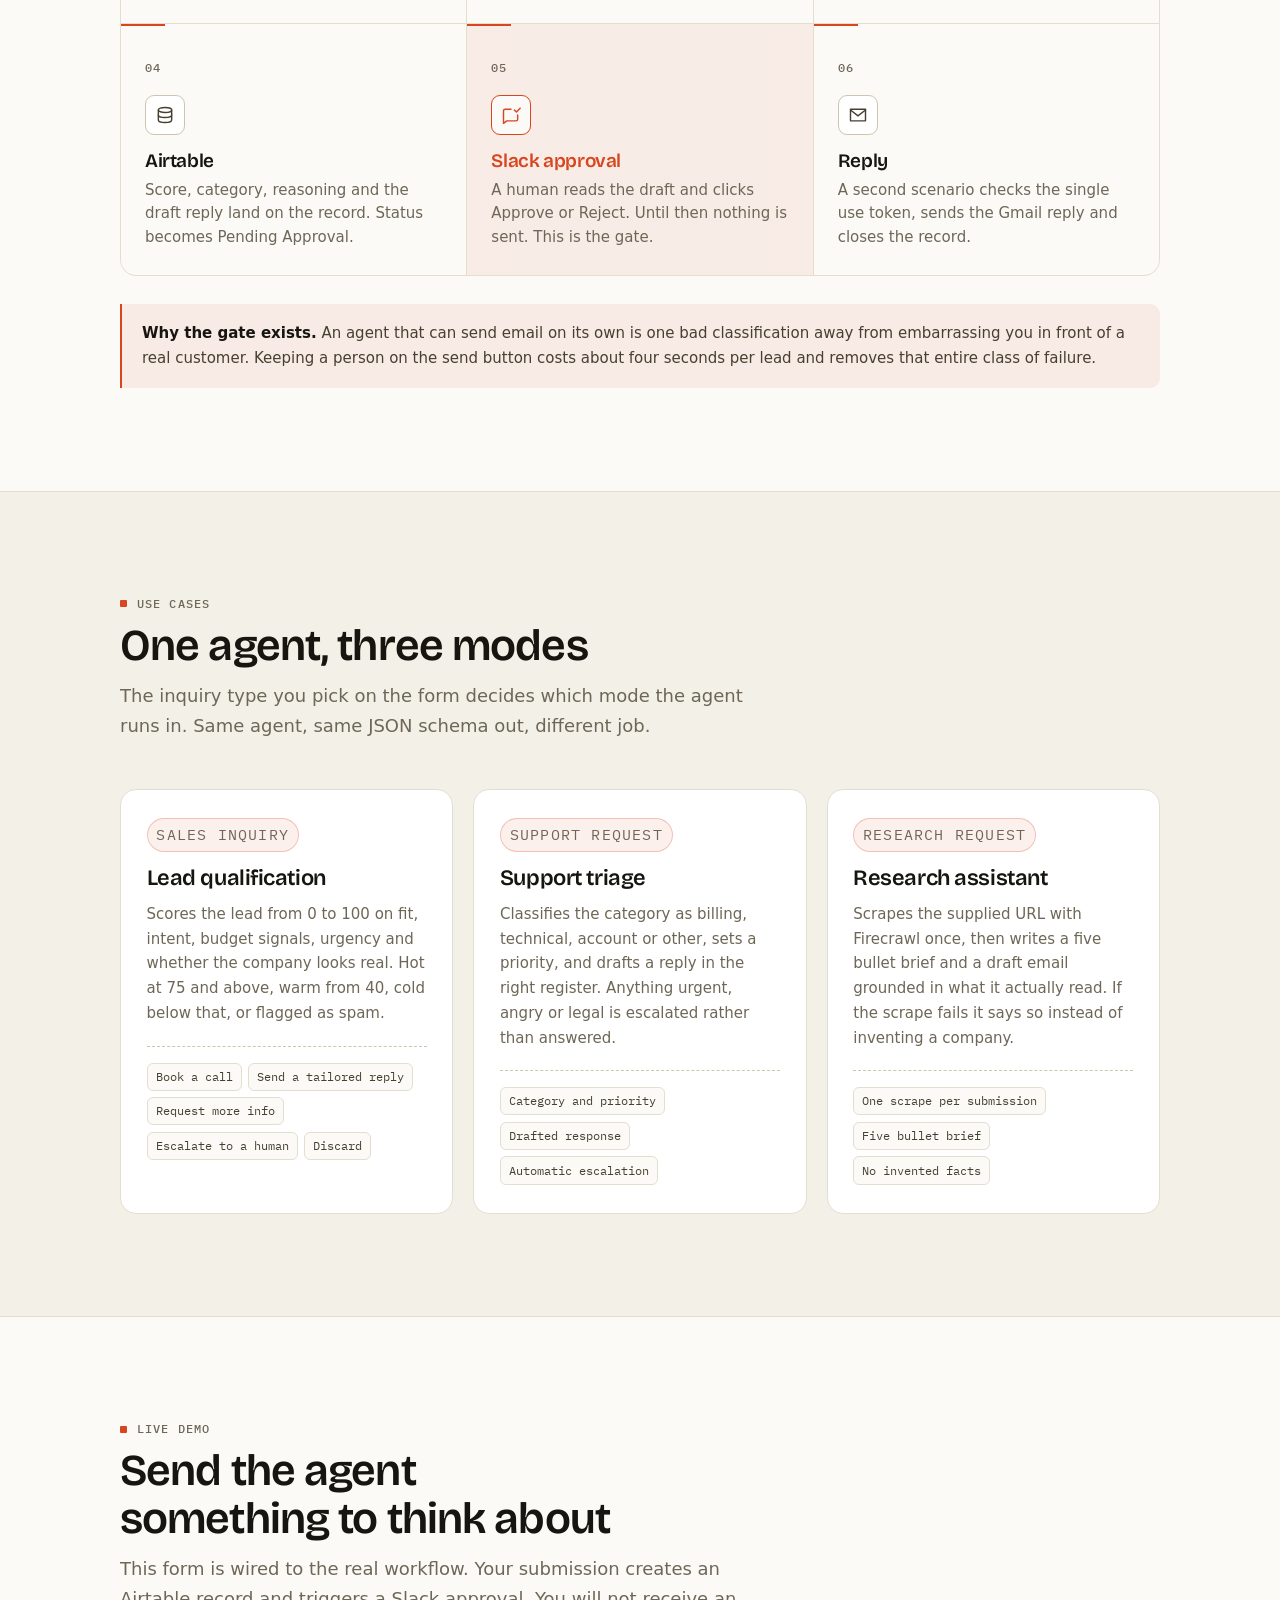
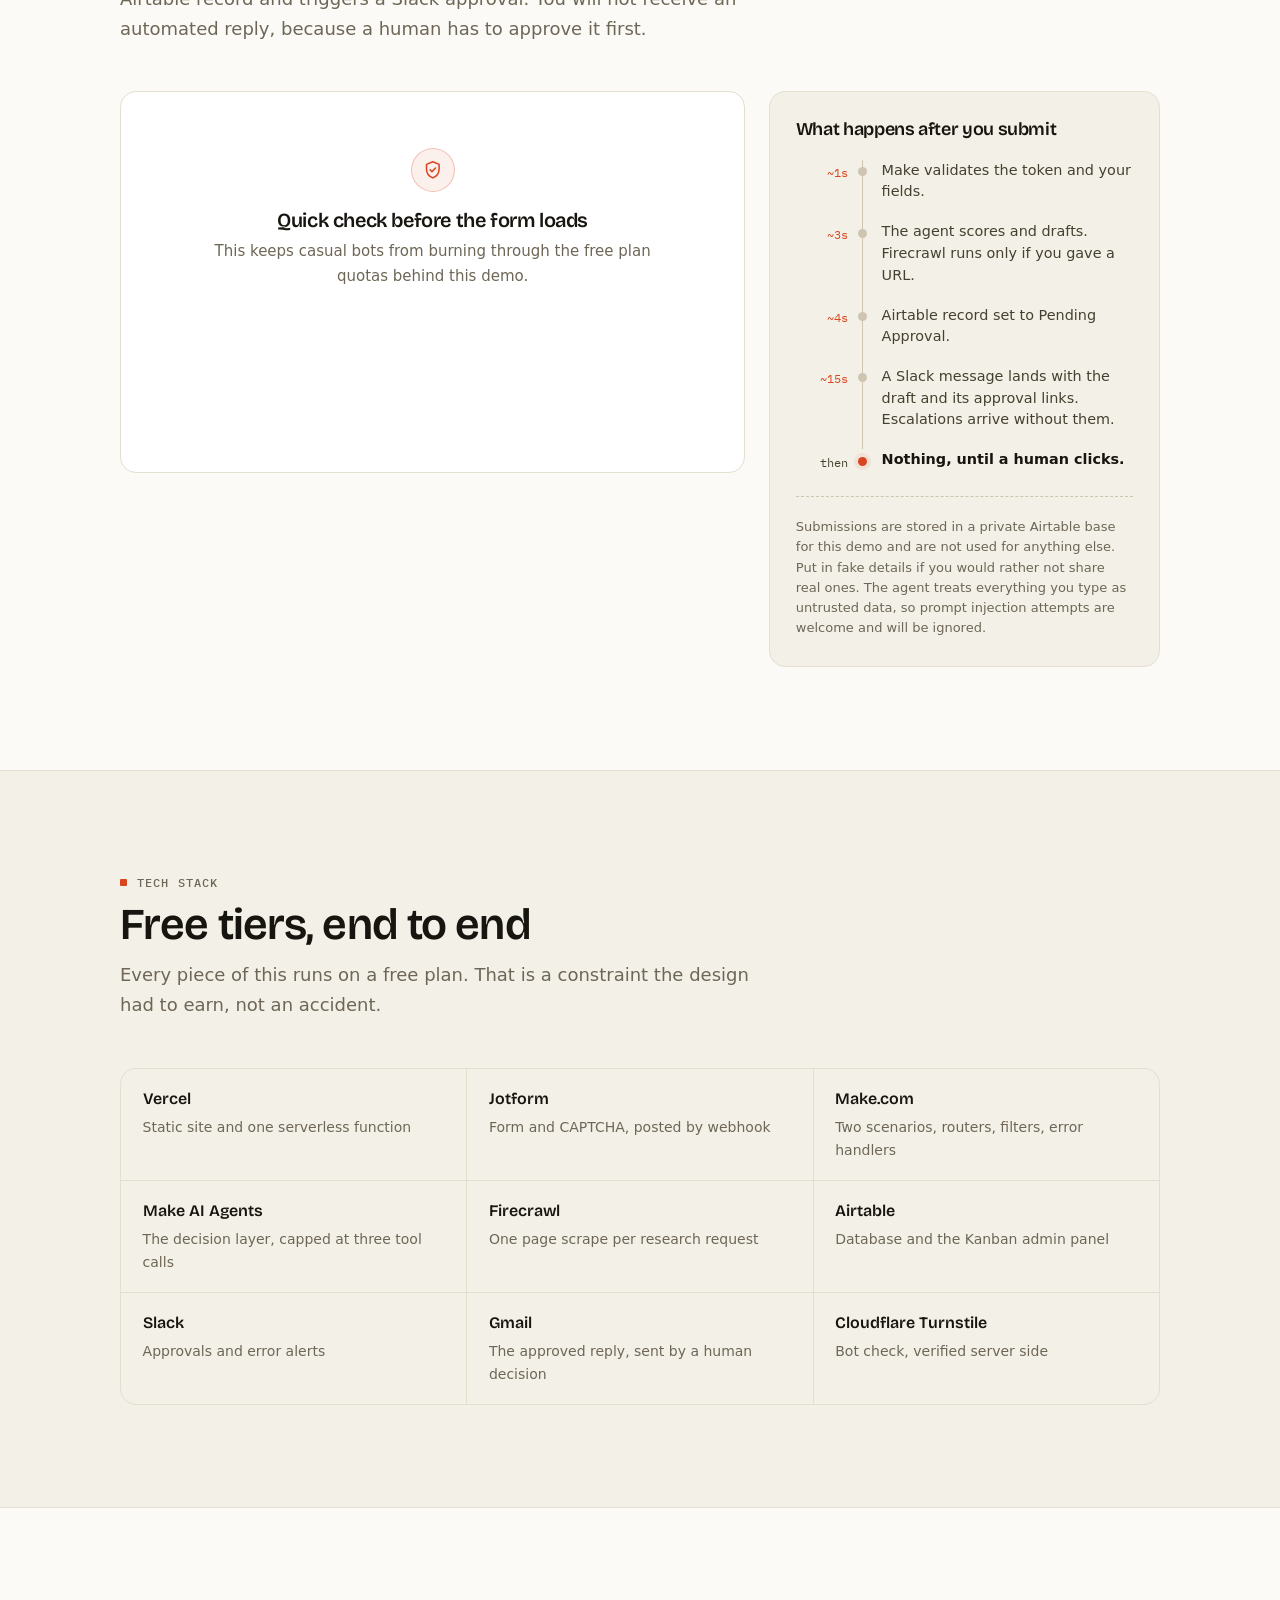
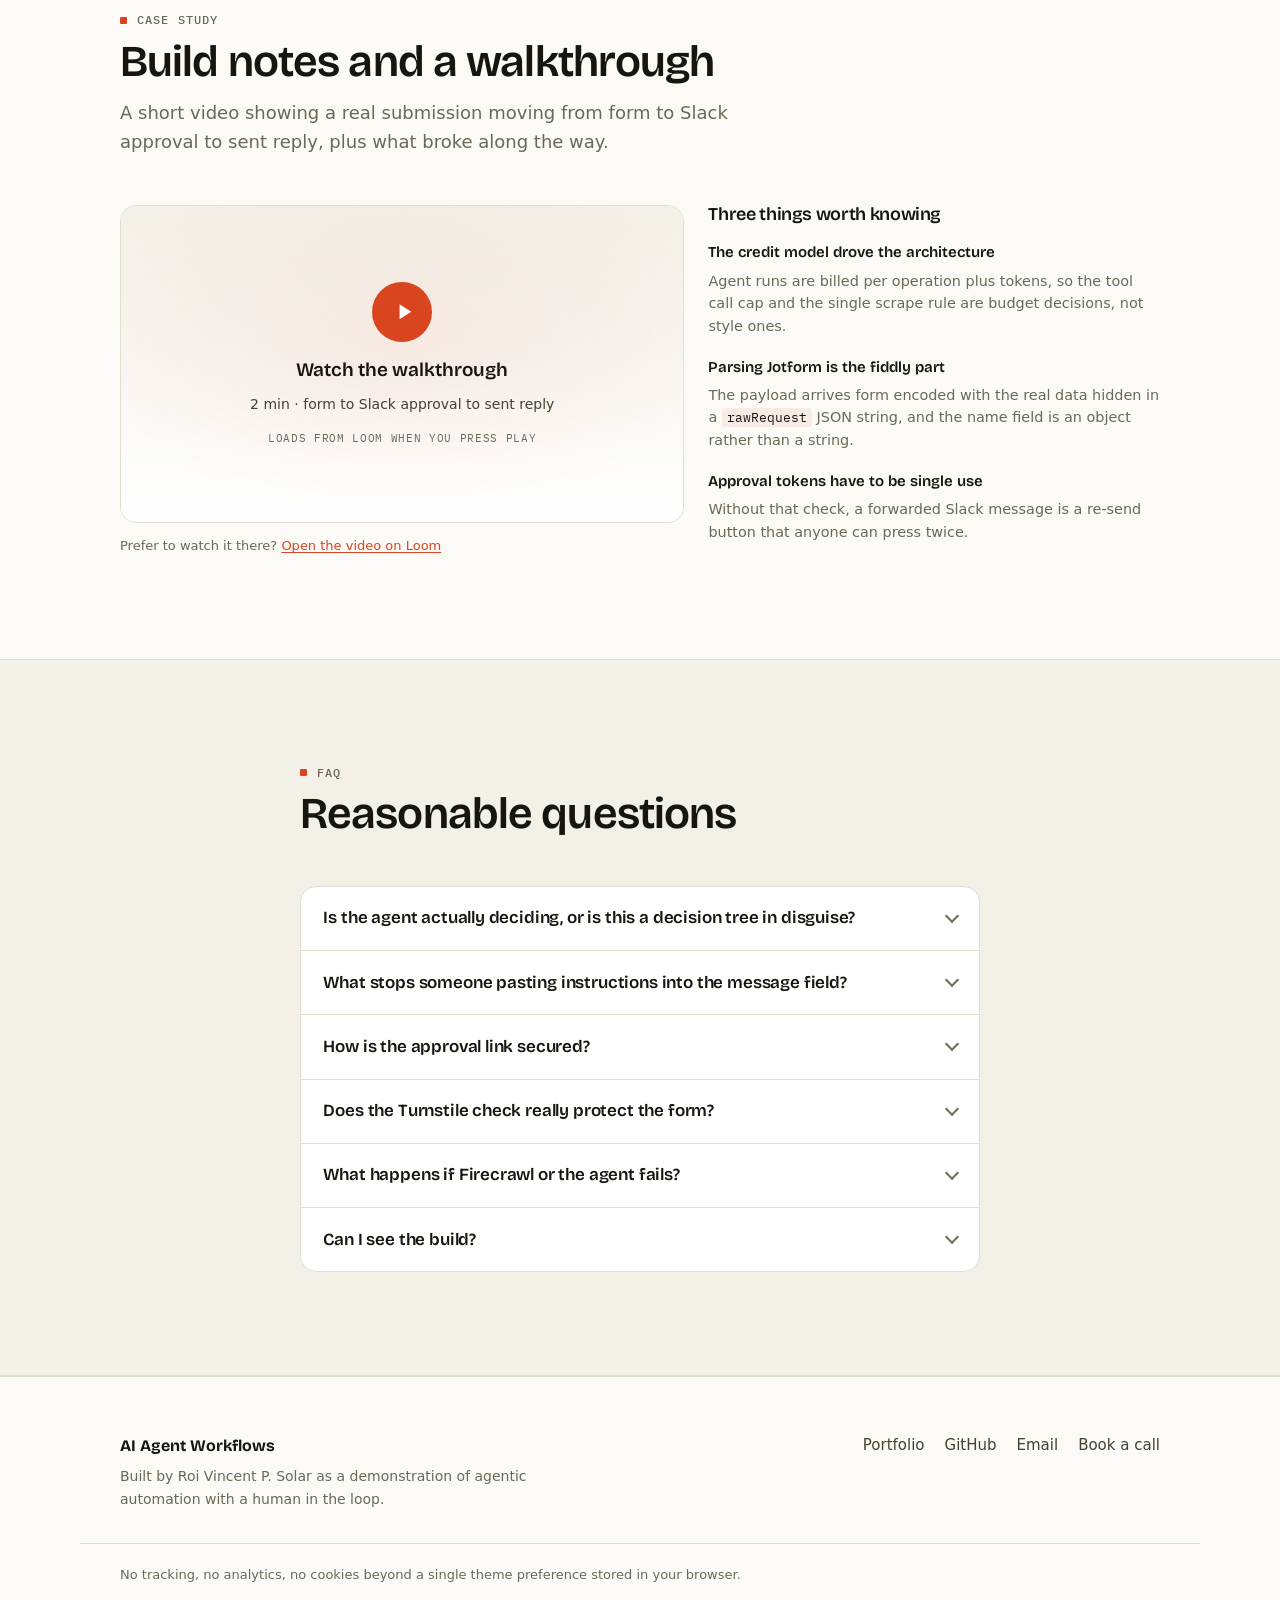
==== commit af1941e8: "I update index, script, style, vercel files" ====
--- a/index.html
+++ b/index.html
@@ -1,4 +1,4 @@
-Fa<!DOCTYPE html>
+<!DOCTYPE html>
 <html lang="en" data-theme="light">
 <head>
 <meta charset="utf-8">
@@ -316,6 +316,12 @@
       <div class="demo">
         <div class="demo__form">
           <div class="gate" id="gate">
+            <span class="gate__badge" aria-hidden="true">
+              <svg viewBox="0 0 24 24" fill="none" stroke="currentColor" stroke-width="1.7" stroke-linecap="round" stroke-linejoin="round">
+                <path d="M12 3l7 3v5c0 4.4-3 8.3-7 10-4-1.7-7-5.6-7-10V6z"></path>
+                <path d="M9 12l2 2 4-4"></path>
+              </svg>
+            </span>
             <h3 class="gate__title">Quick check before the form loads</h3>
             <p class="gate__text">
               This keeps casual bots from burning through the free plan quotas behind this demo.
@@ -335,27 +341,48 @@
               id="jotform"
               title="AI Agent Workflows demo form"
               data-src="https://form.jotform.com/263141368297059"
-              allow="microphone; camera; fullscreen"
+              allow="fullscreen"
               referrerpolicy="strict-origin"
               scrolling="auto"
               loading="lazy"></iframe>
+            <p class="form-frame__foot">
+              Form not loading?
+              <a href="https://form.jotform.com/263141368297059" target="_blank" rel="noopener">Open it in a new tab</a>
+            </p>
           </div>
         </div>
 
         <aside class="demo__aside">
-          <h3 class="demo__aside-title">What happens after you submit</h3>
-          <ol class="steps">
-            <li><span class="steps__t">~1s</span> Make validates the token and your fields.</li>
-            <li><span class="steps__t">~3s</span> The agent scores and drafts. Firecrawl runs only if you gave a URL.</li>
-            <li><span class="steps__t">~4s</span> Airtable record set to Pending Approval.</li>
-            <li><span class="steps__t">~15s</span> A Slack message lands with the draft and two links.</li>
-            <li><span class="steps__t">then</span> Nothing, until a human clicks.</li>
-          </ol>
-          <p class="demo__privacy">
-            Submissions are stored in a private Airtable base for this demo and are not used for anything
-            else. Put in fake details if you would rather not share real ones. The agent treats everything
-            you type as untrusted data, so prompt injection attempts are welcome and will be ignored.
-          </p>
+          <div class="demo__aside-sticky">
+            <h3 class="demo__aside-title">What happens after you submit</h3>
+            <ol class="steps">
+              <li>
+                <span class="steps__t">~1s</span>
+                <span class="steps__d">Make validates the token and your fields.</span>
+              </li>
+              <li>
+                <span class="steps__t">~3s</span>
+                <span class="steps__d">The agent scores and drafts. Firecrawl runs only if you gave a URL.</span>
+              </li>
+              <li>
+                <span class="steps__t">~4s</span>
+                <span class="steps__d">Airtable record set to Pending Approval.</span>
+              </li>
+              <li>
+                <span class="steps__t">~15s</span>
+                <span class="steps__d">A Slack message lands with the draft and its approval links. Escalations arrive without them.</span>
+              </li>
+              <li class="steps__halt">
+                <span class="steps__t">then</span>
+                <span class="steps__d">Nothing, until a human clicks.</span>
+              </li>
+            </ol>
+            <p class="demo__privacy">
+              Submissions are stored in a private Airtable base for this demo and are not used for anything
+              else. Put in fake details if you would rather not share real ones. The agent treats everything
+              you type as untrusted data, so prompt injection attempts are welcome and will be ignored.
+            </p>
+          </div>
         </aside>
       </div>
     </div>
@@ -401,14 +428,27 @@
 
       <div class="case">
         <div class="case__video">
-          <!-- Replace the whole figure with an iframe embed once the video is recorded. -->
-          <div class="video-slot" role="img" aria-label="Demo video placeholder">
-            <span class="video-slot__play" aria-hidden="true">
-              <svg viewBox="0 0 24 24" fill="currentColor"><path d="M8 5v14l11-7z"></path></svg>
-            </span>
-            <p class="video-slot__label">Demo video</p>
-            <p class="video-slot__hint">Drop the embed at <code>https://www.loom.com/share/8e9e0c5917964ad2b20f250f09294bf0</code></p>
-          </div>
+          <!-- Click to load. Nothing is requested from Loom until the visitor
+               presses play, which keeps the no-cookies claim in the footer true
+               and stops a third party script loading on every page view. -->
+          <div class="video" id="video">
+            <button class="video__poster"
+                    id="video-play"
+                    type="button"
+                    data-embed="https://www.loom.com/embed/8e9e0c5917964ad2b20f250f09294bf0"
+                    aria-label="Play the demo video. It loads from Loom when you press play.">
+              <span class="video__play" aria-hidden="true">
+                <svg viewBox="0 0 24 24" fill="currentColor"><path d="M8 5v14l11-7z"></path></svg>
+              </span>
+              <span class="video__label">Watch the walkthrough</span>
+              <span class="video__meta">2 min · form to Slack approval to sent reply</span>
+              <span class="video__note">Loads from Loom when you press play</span>
+            </button>
+          </div>
+          <p class="case__fallback">
+            Prefer to watch it there?
+            <a href="https://www.loom.com/share/8e9e0c5917964ad2b20f250f09294bf0" target="_blank" rel="noopener">Open the video on Loom</a>
+          </p>
         </div>
 
         <div class="case__notes">
@@ -539,4 +579,4 @@
 <script src="/script.js"></script>
 <script src="https://challenges.cloudflare.com/turnstile/v0/api.js" async defer></script>
 </body>
-</html>
+</html>
--- a/styles.css
+++ b/styles.css
@@ -242,6 +242,7 @@
   transition: background var(--speed) var(--ease), color var(--speed) var(--ease);
 }
 .site-nav a:hover { background: var(--accent-soft); color: var(--ink); }
+.site-nav a.is-active { color: var(--accent); background: var(--accent-soft); }
 
 .site-header__actions { display: flex; gap: 0.4rem; align-items: center; }
 
@@ -464,8 +465,10 @@
 .flow.is-in .flow__step:nth-child(5)::before { transition-delay: 640ms; }
 .flow.is-in .flow__step:nth-child(6)::before { transition-delay: 800ms; }
 
+/* Three passes, not infinite. A permanent blink on six icons pulls the eye
+   away from the copy for as long as the section is on screen. */
 .flow.is-in .flow__icon {
-  animation: pip 2.6s var(--ease) infinite;
+  animation: pip 2.6s var(--ease) 3;
 }
 .flow.is-in .flow__step:nth-child(1) .flow__icon { animation-delay: 0ms; }
 .flow.is-in .flow__step:nth-child(2) .flow__icon { animation-delay: 160ms; }
@@ -555,7 +558,7 @@
   grid-template-columns: 1fr;
   align-items: start;
 }
-@media (min-width: 960px) { .demo { grid-template-columns: minmax(0, 1.5fr) minmax(0, 1fr); } }
+@media (min-width: 960px) { .demo { grid-template-columns: minmax(0, 1.6fr) minmax(0, 1fr); } }
 
 .demo__form {
   background: var(--surface);
@@ -564,52 +567,123 @@
   overflow: hidden;
 }
 
-.gate { padding: clamp(1.75rem, 4vw, 3rem); text-align: center; }
+.gate { padding: clamp(2rem, 5vw, 3.5rem) clamp(1.25rem, 4vw, 3rem); text-align: center; }
+.gate__badge {
+  display: grid;
+  place-items: center;
+  width: 2.75rem;
+  height: 2.75rem;
+  margin: 0 auto 1.1rem;
+  border-radius: 50%;
+  background: var(--accent-soft);
+  border: 1px solid var(--accent-line);
+  color: var(--accent);
+}
+.gate__badge svg { width: 1.35rem; height: 1.35rem; }
 .gate__title { font-size: 1.25rem; margin-bottom: 0.5rem; }
-.gate__text { color: var(--muted); font-size: 0.9375rem; margin-bottom: 1.5rem; }
+.gate__text {
+  color: var(--muted);
+  font-size: 0.9375rem;
+  margin: 0 auto 1.5rem;
+  max-width: 30rem;
+}
 .cf-turnstile { display: flex; justify-content: center; min-height: 65px; }
 .gate__status { margin-top: 1rem; font-size: 0.875rem; color: var(--muted); min-height: 1.4rem; }
 .gate__status[data-state="error"] { color: var(--danger); }
 .gate__status[data-state="ok"] { color: var(--good); }
 
-.form-frame { padding: 0.5rem; }
+.form-frame { padding: 0.5rem 0.5rem 0; }
+
+/* The height is set by script.js from the message Jotform posts, so the form
+   never scrolls inside its own frame. This min-height is only the fallback for
+   the case where that message never arrives. */
 .form-frame iframe {
   display: block;
   width: 100%;
-  min-height: 900px;
+  min-height: 1180px;
   border: 0;
   border-radius: var(--radius);
   background: transparent;
 }
-
-.demo__aside {
+@media (max-width: 560px) { .form-frame iframe { min-height: 1360px; } }
+
+.form-frame__foot {
+  border-top: 1px solid var(--border);
+  padding: 0.85rem 1rem;
+  font-size: 0.8125rem;
+  color: var(--muted);
+  text-align: center;
+}
+
+/* Stretched so the sticky child has a track to travel down. Without this the
+   grid item is only as tall as its content and sticky has nowhere to go. */
+.demo__aside { align-self: stretch; }
+
+/* Stacked, the explanation goes first. Below it the visitor would have to
+   scroll past the whole form to find out what submitting does. */
+@media (max-width: 959px) { .demo__aside { order: -1; } }
+
+.demo__aside-sticky {
   background: var(--bg-alt);
   border: 1px solid var(--border);
   border-radius: var(--radius-lg);
   padding: 1.75rem 1.6rem;
 }
-.demo__aside-title { font-size: 1.125rem; margin-bottom: 1rem; }
-
-.steps { list-style: none; margin: 0 0 1.25rem; padding: 0; }
+@media (min-width: 960px) {
+  .demo__aside-sticky { position: sticky; top: 5.75rem; }
+}
+
+.demo__aside-title { font-size: 1.125rem; margin-bottom: 1.25rem; }
+
+/* A rail with dots rather than divider rules: this is a sequence in time, and
+   the six step cards above already own the boxed-grid look. */
+.steps { list-style: none; margin: 0; padding: 0; }
 .steps li {
-  display: flex;
-  gap: 0.75rem;
-  padding: 0.6rem 0;
-  border-bottom: 1px dashed var(--border-strong);
+  display: grid;
+  grid-template-columns: 3.25rem minmax(0, 1fr);
+  gap: 0.9rem;
   font-size: 0.9rem;
   color: var(--ink-2);
 }
-.steps li:last-child { border-bottom: 0; }
 .steps__t {
   font-family: var(--font-mono);
   font-size: 0.75rem;
   color: var(--accent);
-  flex: none;
-  width: 3rem;
-  padding-top: 0.15rem;
-}
-
-.demo__privacy { font-size: 0.8125rem; color: var(--muted); line-height: 1.55; }
+  text-align: right;
+  padding-top: 0.2rem;
+}
+.steps__d {
+  position: relative;
+  border-left: 1px solid var(--border-strong);
+  padding: 0 0 1.15rem 1.15rem;
+  line-height: 1.5;
+}
+.steps li:last-child .steps__d { border-left-color: transparent; padding-bottom: 0; }
+.steps__d::before {
+  content: "";
+  position: absolute;
+  left: -5px;
+  top: 0.45rem;
+  width: 9px;
+  height: 9px;
+  border-radius: 50%;
+  background: var(--border-strong);
+}
+.steps__halt .steps__t { color: var(--ink-2); }
+.steps__halt .steps__d { color: var(--ink); font-weight: 600; }
+.steps__halt .steps__d::before {
+  background: var(--accent);
+  box-shadow: 0 0 0 4px var(--accent-soft);
+}
+
+.demo__privacy {
+  margin-top: 1.5rem;
+  padding-top: 1.25rem;
+  border-top: 1px dashed var(--border-strong);
+  font-size: 0.8125rem;
+  color: var(--muted);
+  line-height: 1.55;
+}
 
 /* ---------- 10. Stack ---------- */
 
@@ -644,33 +718,66 @@
 }
 @media (min-width: 900px) { .case { grid-template-columns: minmax(0, 1.25fr) minmax(0, 1fr); } }
 
-.video-slot {
-  position: relative;
-  aspect-ratio: 16 / 9;
+.video {
+  border: 1px solid var(--border);
+  border-radius: var(--radius-lg);
+  overflow: hidden;
+  background: var(--surface);
+}
+
+.video__poster {
   display: grid;
   place-content: center;
   justify-items: center;
-  gap: 0.4rem;
-  border: 1px dashed var(--border-strong);
-  border-radius: var(--radius-lg);
+  gap: 0.45rem;
+  width: 100%;
+  aspect-ratio: 16 / 9;
+  padding: 1.25rem;
+  border: 0;
+  cursor: pointer;
+  font: inherit;
+  color: var(--ink);
+  text-align: center;
+  /* A poster, not a placeholder. The dashed-stripe treatment this replaced
+     read as "asset missing" once a real video sat behind it. */
   background:
-    repeating-linear-gradient(135deg, var(--accent-soft) 0 10px, transparent 10px 20px),
-    var(--surface);
-  text-align: center;
-  padding: 1rem;
-}
-.video-slot__play {
+    radial-gradient(30rem 15rem at 50% 42%, var(--accent-soft), transparent 72%),
+    linear-gradient(180deg, var(--bg-alt), var(--surface));
+}
+
+.video__play {
   display: grid;
   place-items: center;
-  width: 3.5rem;
-  height: 3.5rem;
+  width: 3.75rem;
+  height: 3.75rem;
   border-radius: 50%;
   background: var(--accent);
   color: var(--accent-ink);
-}
-.video-slot__play svg { width: 1.5rem; height: 1.5rem; margin-left: 2px; }
-.video-slot__label { font-family: var(--font-display); font-weight: 600; font-size: 1.125rem; }
-.video-slot__hint { font-size: 0.8125rem; color: var(--muted); }
+  margin-bottom: 0.35rem;
+  transition: transform var(--speed) var(--ease), background var(--speed) var(--ease);
+}
+.video__play svg { width: 1.6rem; height: 1.6rem; margin-left: 3px; }
+.video__poster:hover .video__play { transform: scale(1.07); background: var(--accent-hover); }
+
+.video__label { font-family: var(--font-display); font-weight: 600; font-size: 1.1875rem; }
+.video__meta { font-size: 0.875rem; color: var(--ink-2); }
+.video__note {
+  font-family: var(--font-mono);
+  font-size: 0.6875rem;
+  letter-spacing: 0.06em;
+  text-transform: uppercase;
+  color: var(--muted);
+  margin-top: 0.35rem;
+}
+
+.video__frame {
+  display: block;
+  width: 100%;
+  aspect-ratio: 16 / 9;
+  border: 0;
+}
+
+.case__fallback { margin-top: 0.75rem; font-size: 0.8125rem; color: var(--muted); }
 
 .case__notes h3 { font-size: 1.125rem; margin-bottom: 1rem; }
 .notes { margin: 0; }
@@ -883,4 +990,5 @@
   }
   .flow__step::before { width: 2.75rem; }
   .card:hover { transform: none; }
-}
+  .video__poster:hover .video__play { transform: none; }
+}
